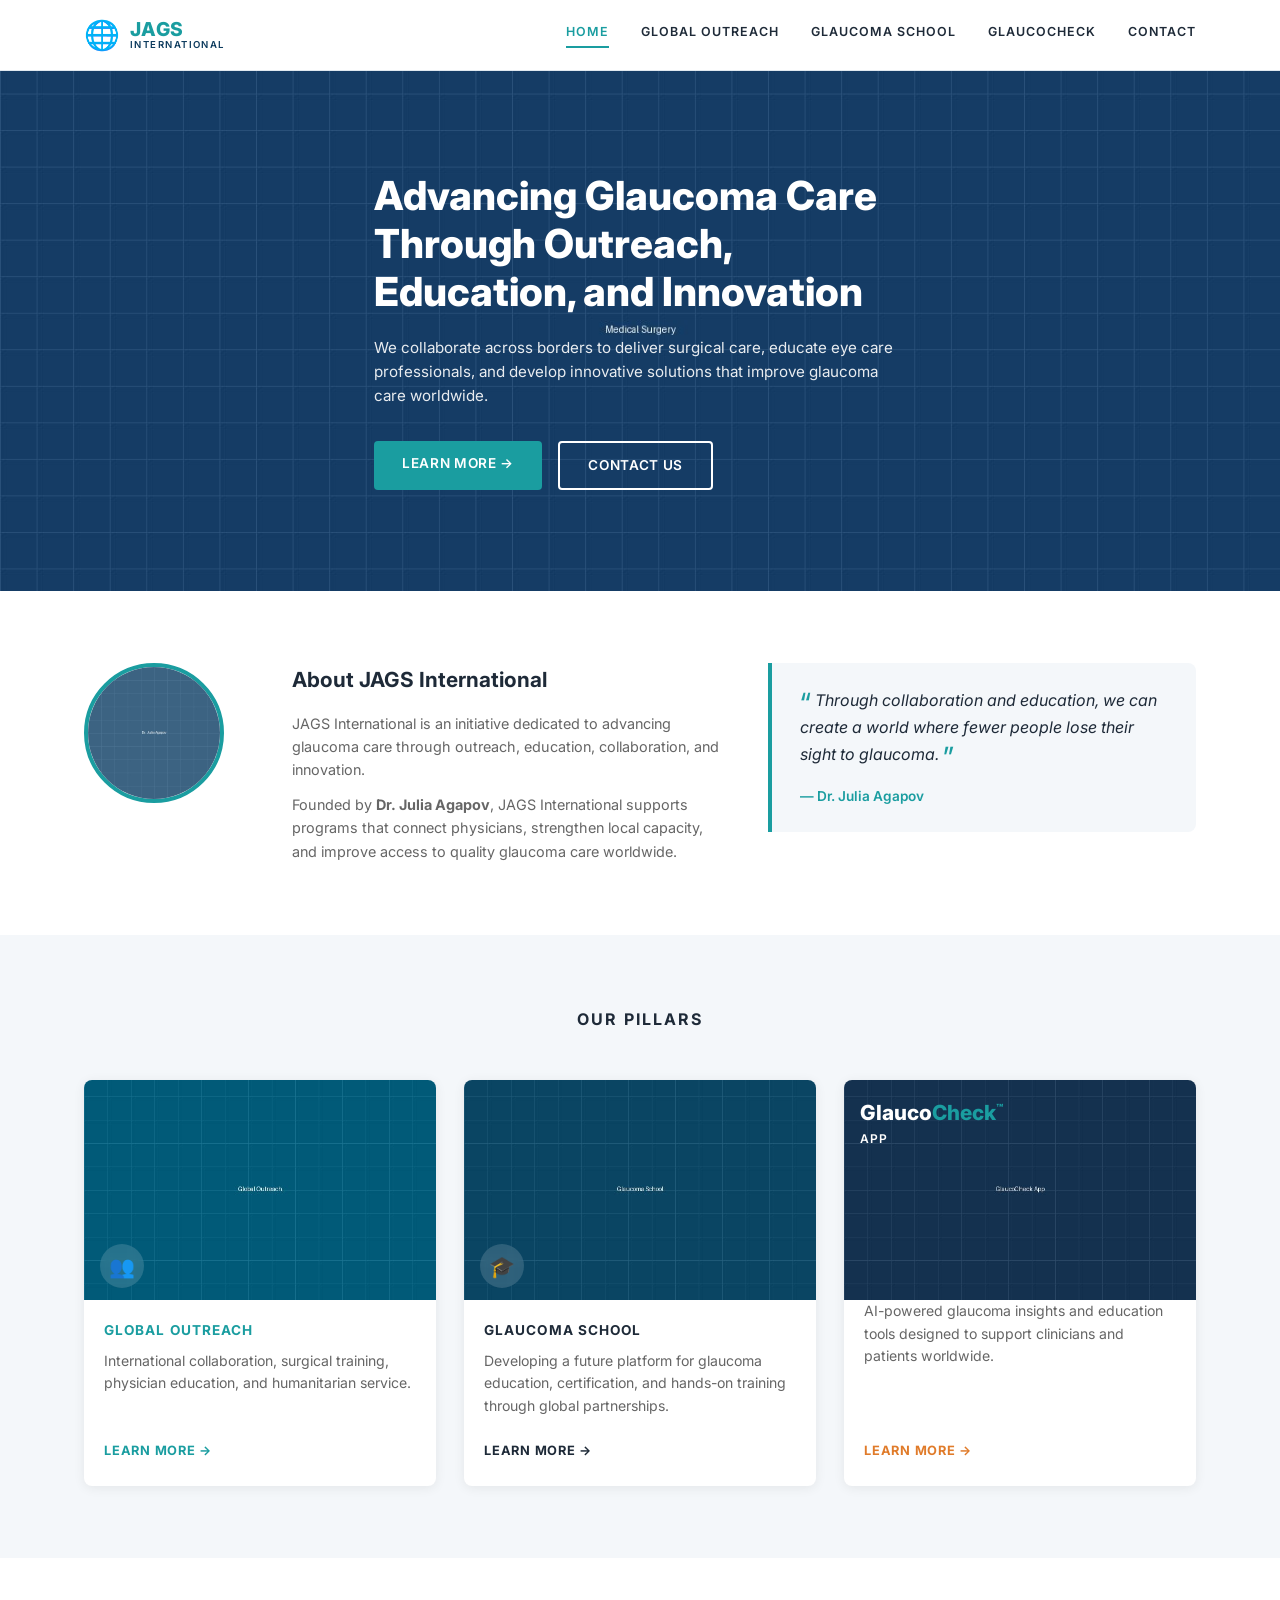
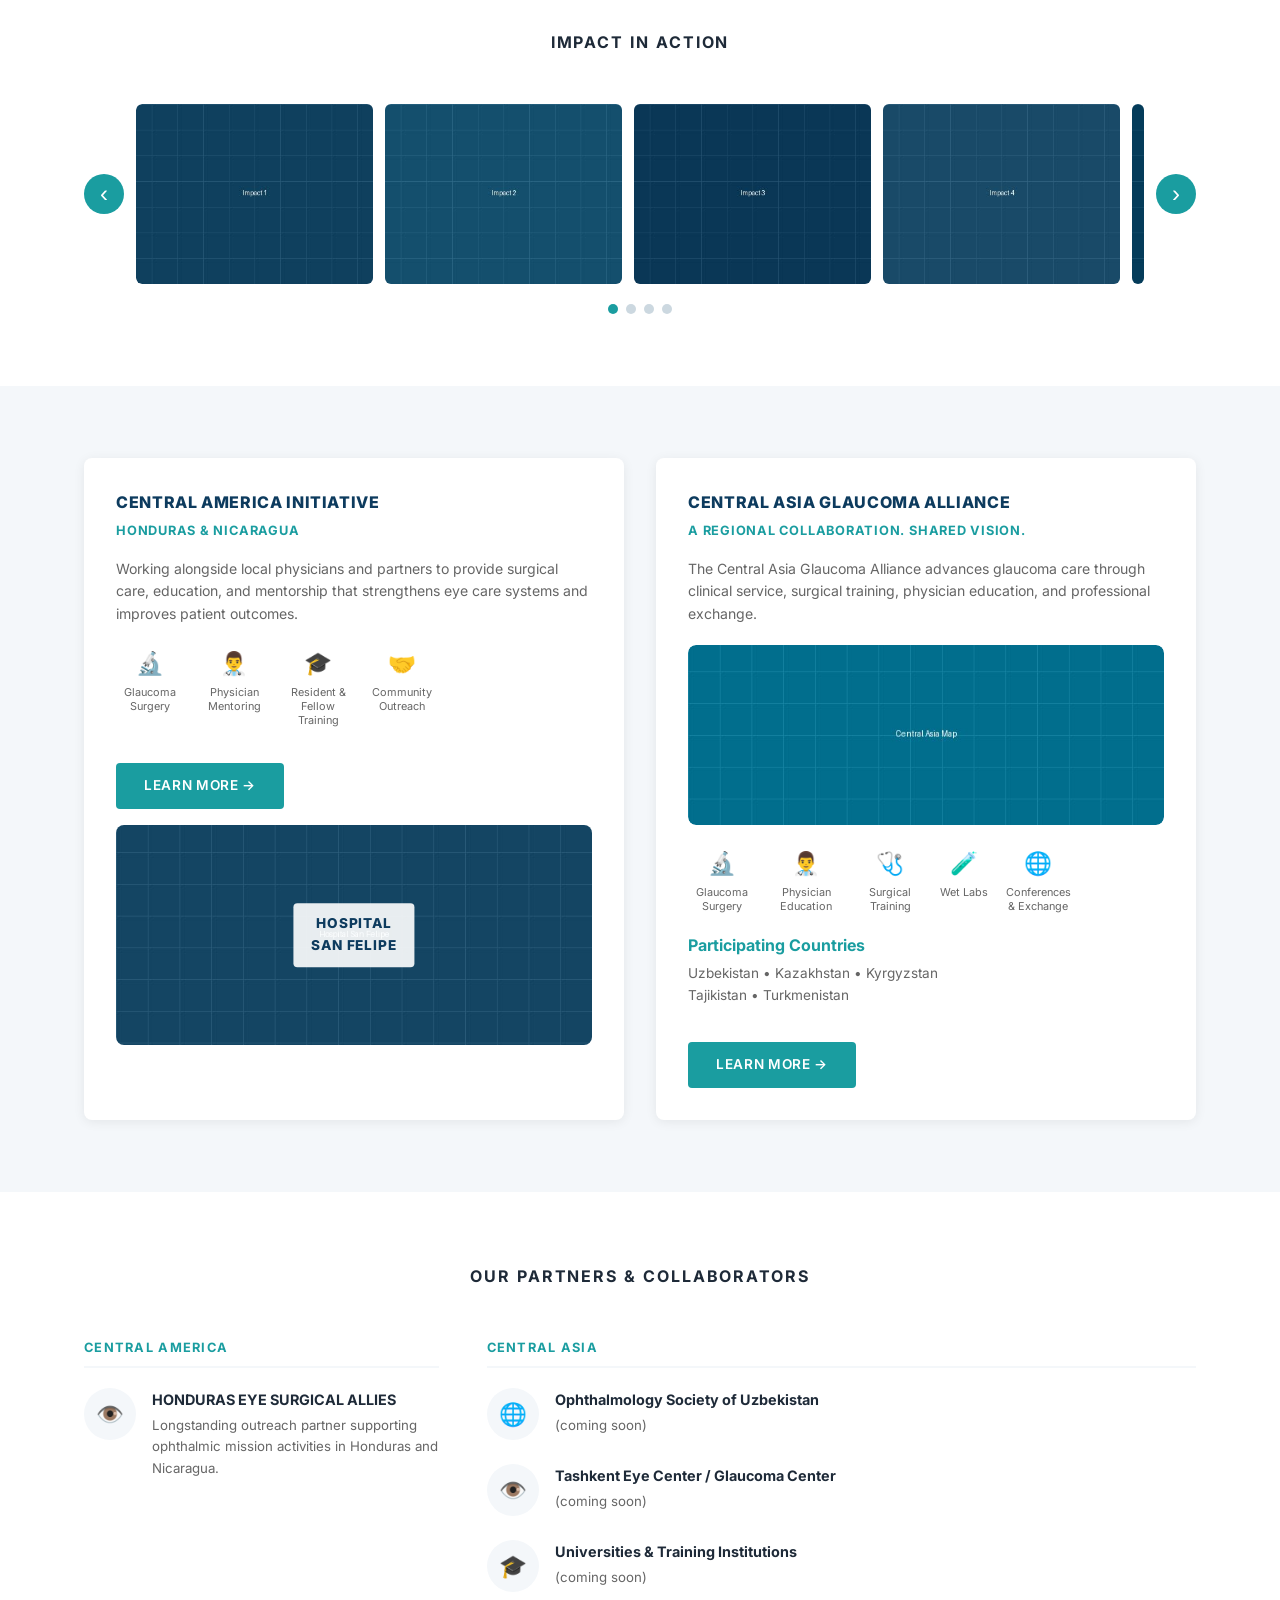
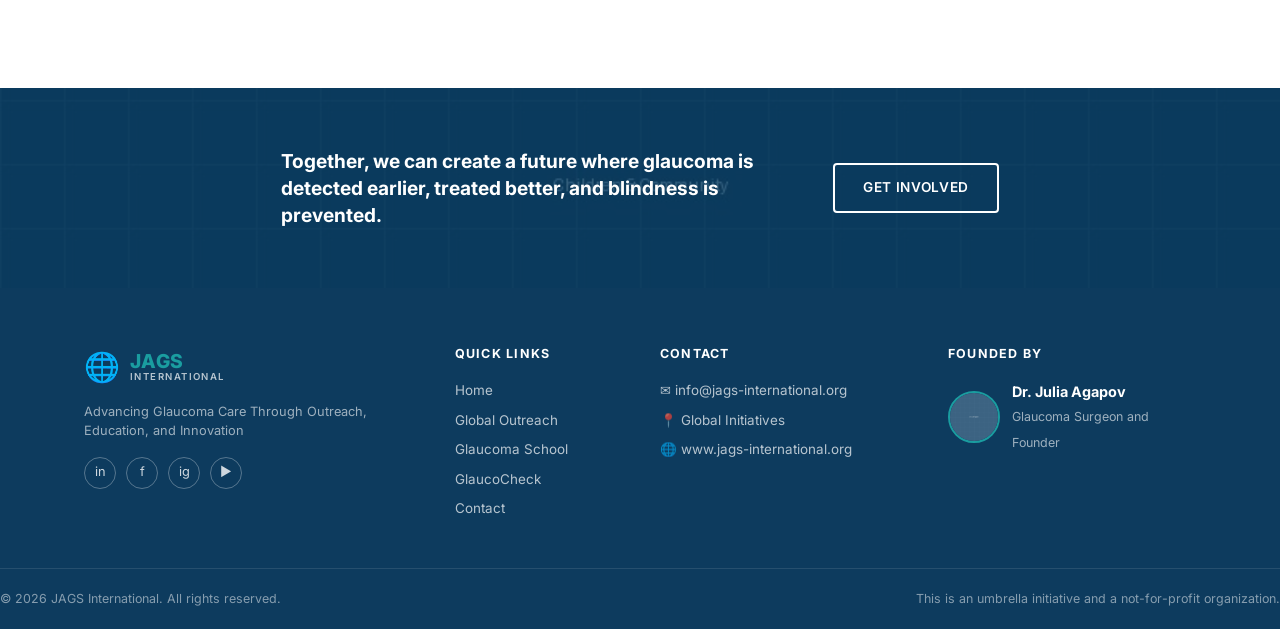
==== index.html @ 80dad20a "upload 2" ====
<!DOCTYPE html>
<html lang="en">
<head>
  <meta charset="UTF-8" />
  <meta name="viewport" content="width=device-width, initial-scale=1.0" />
  <title>JAGS International</title>
  <link rel="stylesheet" href="css/style.css" />
  <link rel="preconnect" href="https://fonts.googleapis.com" />
  <link href="https://fonts.googleapis.com/css2?family=Inter:wght@400;500;600;700;800&display=swap" rel="stylesheet" />
</head>
<body>

  <!-- ===== NAVIGATION ===== -->
  <header class="navbar">
    <div class="container nav-inner">
      <a href="index.html" class="logo">
        <div class="logo-icon">🌐</div>
        <div class="logo-text">
          <span class="logo-main">JAGS</span>
          <span class="logo-sub">INTERNATIONAL</span>
        </div>
      </a>
      <button class="hamburger" id="hamburger" aria-label="Open menu">&#9776;</button>
      <nav class="nav-links" id="navLinks">
        <a href="index.html" class="active">HOME</a>
        <a href="global-outreach.html">GLOBAL OUTREACH</a>
        <a href="glaucoma-school.html">GLAUCOMA SCHOOL</a>
        <a href="glaucocheck.html">GLAUCOCHECK</a>
        <a href="contact.html">CONTACT</a>
      </nav>
    </div>
  </header>

  <!-- ===== HERO ===== -->
  <section class="hero">
    <div class="hero-overlay"></div>
    <img src="images/hero-surgery.jpg" alt="Glaucoma surgery in progress" class="hero-bg" />
    <div class="container hero-content">
      <h1>Advancing Glaucoma Care Through Outreach, Education, and Innovation</h1>
      <p>We collaborate across borders to deliver surgical care, educate eye care professionals, and develop innovative solutions that improve glaucoma care worldwide.</p>
      <div class="hero-buttons">
        <a href="#" class="btn btn-teal">LEARN MORE &rarr;</a>
        <a href="contact.html" class="btn btn-outline">CONTACT US</a>
      </div>
    </div>
  </section>

  <!-- ===== ABOUT ===== -->
  <section class="about section">
    <div class="container about-grid">
      <div class="about-left">
        <img src="images/dr-agapov.jpg" alt="Dr. Julia Agapov" class="about-photo" />
      </div>
      <div class="about-center">
        <h2>About JAGS International</h2>
        <p>JAGS International is an initiative dedicated to advancing glaucoma care through outreach, education, collaboration, and innovation.</p>
        <p>Founded by <strong>Dr. Julia Agapov</strong>, JAGS International supports programs that connect physicians, strengthen local capacity, and improve access to quality glaucoma care worldwide.</p>
      </div>
      <div class="about-right">
        <blockquote>
          <span class="quote-open">&ldquo;</span>
          Through collaboration and education, we can create a world where fewer people lose their sight to glaucoma.
          <span class="quote-close">&rdquo;</span>
          <cite>&mdash; Dr. Julia Agapov</cite>
        </blockquote>
      </div>
    </div>
  </section>

  <!-- ===== PILLARS ===== -->
  <section class="pillars section">
    <div class="container">
      <h2 class="section-title">OUR PILLARS</h2>
      <div class="pillars-grid">

        <div class="pillar-card">
          <div class="pillar-img-wrap">
            <img src="images/global-outreach.jpg" alt="Global Outreach" />
            <div class="pillar-icon">👥</div>
          </div>
          <h3 class="pillar-heading teal">GLOBAL OUTREACH</h3>
          <p>International collaboration, surgical training, physician education, and humanitarian service.</p>
          <a href="global-outreach.html" class="learn-more teal">LEARN MORE &rarr;</a>
        </div>

        <div class="pillar-card">
          <div class="pillar-img-wrap">
            <img src="images/glaucoma-school.jpg" alt="Glaucoma School" />
            <div class="pillar-icon">🎓</div>
          </div>
          <h3 class="pillar-heading dark">GLAUCOMA SCHOOL</h3>
          <p>Developing a future platform for glaucoma education, certification, and hands-on training through global partnerships.</p>
          <a href="glaucoma-school.html" class="learn-more dark">LEARN MORE &rarr;</a>
        </div>

        <div class="pillar-card">
          <div class="pillar-img-wrap glaucocheck-wrap">
            <img src="images/glaucocheck-app.jpg" alt="GlaucoCheck App" />
            <div class="glaucocheck-label">
              <span class="gc-white">Glauco</span><span class="gc-teal">Check</span><span class="gc-tm">™</span>
              <span class="gc-app">APP</span>
            </div>
          </div>
          <p>AI-powered glaucoma insights and education tools designed to support clinicians and patients worldwide.</p>
          <a href="glaucocheck.html" class="learn-more orange">LEARN MORE &rarr;</a>
        </div>

      </div>
    </div>
  </section>

  <!-- ===== IMPACT IN ACTION ===== -->
  <section class="impact section">
    <div class="container">
      <h2 class="section-title">IMPACT IN ACTION</h2>
      <div class="impact-slider-wrap">
        <button class="slider-btn prev" id="prevBtn">&#8249;</button>
        <div class="impact-track-outer">
          <div class="impact-track" id="impactTrack">
            <img src="images/impact1.jpg" alt="Impact photo 1" />
            <img src="images/impact2.jpg" alt="Impact photo 2" />
            <img src="images/impact3.jpg" alt="Impact photo 3" />
            <img src="images/impact4.jpg" alt="Impact photo 4" />
            <img src="images/impact5.jpg" alt="Impact photo 5" />
            <img src="images/impact6.jpg" alt="Impact photo 6" />
          </div>
        </div>
        <button class="slider-btn next" id="nextBtn">&#8250;</button>
      </div>
      <div class="slider-dots" id="sliderDots">
        <span class="dot active"></span>
        <span class="dot"></span>
        <span class="dot"></span>
        <span class="dot"></span>
      </div>
    </div>
  </section>

  <!-- ===== REGIONAL INITIATIVES ===== -->
  <section class="regional section">
    <div class="container regional-grid">

      <!-- Central America -->
      <div class="regional-card ca">
        <h3>CENTRAL AMERICA INITIATIVE</h3>
        <h4 class="teal">HONDURAS &amp; NICARAGUA</h4>
        <p>Working alongside local physicians and partners to provide surgical care, education, and mentorship that strengthens eye care systems and improves patient outcomes.</p>
        <div class="regional-icons">
          <div class="ricon"><span>🔬</span><small>Glaucoma Surgery</small></div>
          <div class="ricon"><span>👨‍⚕️</span><small>Physician Mentoring</small></div>
          <div class="ricon"><span>🎓</span><small>Resident &amp; Fellow Training</small></div>
          <div class="ricon"><span>🤝</span><small>Community Outreach</small></div>
        </div>
        <a href="global-outreach.html" class="btn btn-teal">LEARN MORE &rarr;</a>
        <div class="regional-img-wrap">
          <img src="images/hospital.jpg" alt="Hospital San Felipe" class="regional-img" />
          <div class="hospital-badge">HOSPITAL<br>SAN FELIPE</div>
        </div>
      </div>

      <!-- Central Asia -->
      <div class="regional-card casia">
        <h3>CENTRAL ASIA GLAUCOMA ALLIANCE</h3>
        <h4 class="teal">A REGIONAL COLLABORATION. SHARED VISION.</h4>
        <p>The Central Asia Glaucoma Alliance advances glaucoma care through clinical service, surgical training, physician education, and professional exchange.</p>
        <div class="regional-img-wrap map-wrap">
          <img src="images/central-asia-map.jpg" alt="Central Asia map" class="regional-img map-img" />
        </div>
        <div class="regional-icons">
          <div class="ricon"><span>🔬</span><small>Glaucoma Surgery</small></div>
          <div class="ricon"><span>👨‍⚕️</span><small>Physician Education</small></div>
          <div class="ricon"><span>🩺</span><small>Surgical Training</small></div>
          <div class="ricon"><span>🧪</span><small>Wet Labs</small></div>
          <div class="ricon"><span>🌐</span><small>Conferences &amp; Exchange</small></div>
        </div>
        <div class="participating">
          <strong class="teal">Participating Countries</strong>
          <p>Uzbekistan &bull; Kazakhstan &bull; Kyrgyzstan<br>Tajikistan &bull; Turkmenistan</p>
        </div>
        <a href="global-outreach.html" class="btn btn-teal">LEARN MORE &rarr;</a>
      </div>

    </div>
  </section>

  <!-- ===== PARTNERS ===== -->
  <section class="partners section">
    <div class="container">
      <h2 class="section-title">OUR PARTNERS &amp; COLLABORATORS</h2>
      <div class="partners-grid">

        <div class="partners-col">
          <h4 class="teal">CENTRAL AMERICA</h4>
          <div class="partner-item">
            <div class="partner-logo-circle">👁️</div>
            <div>
              <strong>HONDURAS EYE SURGICAL ALLIES</strong>
              <p>Longstanding outreach partner supporting ophthalmic mission activities in Honduras and Nicaragua.</p>
            </div>
          </div>
        </div>

        <div class="partners-col">
          <h4 class="teal">CENTRAL ASIA</h4>
          <div class="partner-item">
            <div class="partner-logo-circle">🌐</div>
            <div>
              <strong>Ophthalmology Society of Uzbekistan</strong>
              <p>(coming soon)</p>
            </div>
          </div>
          <div class="partner-item">
            <div class="partner-logo-circle">👁️</div>
            <div>
              <strong>Tashkent Eye Center / Glaucoma Center</strong>
              <p>(coming soon)</p>
            </div>
          </div>
          <div class="partner-item">
            <div class="partner-logo-circle">🎓</div>
            <div>
              <strong>Universities &amp; Training Institutions</strong>
              <p>(coming soon)</p>
            </div>
          </div>
        </div>

      </div>
    </div>
  </section>

  <!-- ===== CTA BANNER ===== -->
  <section class="cta-banner">
    <div class="cta-bg">
      <img src="images/footer-children.jpg" alt="Children in community" />
      <div class="cta-overlay"></div>
    </div>
    <div class="container cta-content">
      <p>Together, we can create a future where glaucoma is detected earlier, treated better, and blindness is prevented.</p>
      <a href="contact.html" class="btn btn-outline-white">GET INVOLVED</a>
    </div>
  </section>

  <!-- ===== FOOTER ===== -->
  <footer class="footer">
    <div class="container footer-grid">

      <div class="footer-brand">
        <div class="logo">
          <div class="logo-icon">🌐</div>
          <div class="logo-text">
            <span class="logo-main">JAGS</span>
            <span class="logo-sub">INTERNATIONAL</span>
          </div>
        </div>
        <p class="footer-tagline">Advancing Glaucoma Care Through Outreach, Education, and Innovation</p>
        <div class="footer-social">
          <a href="#">in</a>
          <a href="#">f</a>
          <a href="#">ig</a>
          <a href="#">▶</a>
        </div>
      </div>

      <div class="footer-col">
        <h5>QUICK LINKS</h5>
        <a href="index.html">Home</a>
        <a href="global-outreach.html">Global Outreach</a>
        <a href="glaucoma-school.html">Glaucoma School</a>
        <a href="glaucocheck.html">GlaucoCheck</a>
        <a href="contact.html">Contact</a>
      </div>

      <div class="footer-col">
        <h5>CONTACT</h5>
        <p>✉ info@jags-international.org</p>
        <p>📍 Global Initiatives</p>
        <p>🌐 www.jags-international.org</p>
      </div>

      <div class="footer-col">
        <h5>FOUNDED BY</h5>
        <div class="founder-card">
          <img src="images/dr-agapov.jpg" alt="Dr. Julia Agapov" class="founder-photo" />
          <div>
            <strong>Dr. Julia Agapov</strong>
            <span>Glaucoma Surgeon and Founder</span>
          </div>
        </div>
      </div>

    </div>
    <div class="footer-bottom">
      <p>&copy; 2026 JAGS International. All rights reserved.</p>
      <p>This is an umbrella initiative and a not-for-profit organization.</p>
    </div>
  </footer>

  <script src="js/main.js"></script>
</body>
</html>
---- css/style.css ----
/* ===========================
   JAGS International — styles
   =========================== */

/* ---------- Reset & Base ---------- */
*, *::before, *::after { box-sizing: border-box; margin: 0; padding: 0; }

:root {
  --teal:    #1a9da0;
  --teal-dk: #157d80;
  --navy:    #0d3b5e;
  --orange:  #e07b2a;
  --dark:    #1e2a38;
  --gray:    #f4f7fa;
  --text:    #333;
  --muted:   #666;
  --white:   #ffffff;
  --font:    'Inter', sans-serif;
}

body {
  font-family: var(--font);
  color: var(--text);
  line-height: 1.6;
}

img { display: block; width: 100%; object-fit: cover; }
a { text-decoration: none; }
p { margin-bottom: 0.75rem; }
p:last-child { margin-bottom: 0; }

.container {
  max-width: 1160px;
  margin: 0 auto;
  padding: 0 24px;
}

.section { padding: 72px 0; }

.section-title {
  text-align: center;
  font-size: 1rem;
  font-weight: 700;
  letter-spacing: 0.12em;
  color: var(--dark);
  margin-bottom: 48px;
}

/* ---------- Buttons ---------- */
.btn {
  display: inline-block;
  padding: 12px 28px;
  border-radius: 4px;
  font-size: 0.85rem;
  font-weight: 600;
  letter-spacing: 0.05em;
  cursor: pointer;
  transition: opacity 0.2s;
}
.btn:hover { opacity: 0.88; }

.btn-teal          { background: var(--teal); color: var(--white); }
.btn-outline       { background: transparent; color: var(--white); border: 2px solid var(--white); }
.btn-outline-white { background: transparent; color: var(--white); border: 2px solid var(--white); }

.learn-more {
  font-size: 0.8rem;
  font-weight: 700;
  letter-spacing: 0.06em;
}
.learn-more.teal   { color: var(--teal); }
.learn-more.dark   { color: var(--dark); }
.learn-more.orange { color: var(--orange); }

/* ---------- Navbar ---------- */
.navbar {
  position: sticky;
  top: 0;
  z-index: 100;
  background: var(--white);
  border-bottom: 1px solid #e0e8ef;
}

.nav-inner {
  display: flex;
  align-items: center;
  justify-content: space-between;
  height: 70px;
}

.logo {
  display: flex;
  align-items: center;
  gap: 10px;
}
.logo-icon { font-size: 1.8rem; color: var(--teal); }
.logo-text { display: flex; flex-direction: column; line-height: 1.1; }
.logo-main { font-size: 1.2rem; font-weight: 800; color: var(--teal); letter-spacing: 0.04em; }
.logo-sub  { font-size: 0.6rem; font-weight: 600; letter-spacing: 0.15em; color: var(--navy); }

.nav-links {
  display: flex;
  gap: 32px;
  align-items: center;
}
.nav-links a {
  font-size: 0.78rem;
  font-weight: 600;
  letter-spacing: 0.08em;
  color: var(--dark);
  padding-bottom: 4px;
  border-bottom: 2px solid transparent;
  transition: color 0.2s, border-color 0.2s;
}
.nav-links a:hover,
.nav-links a.active {
  color: var(--teal);
  border-bottom-color: var(--teal);
}

.hamburger {
  display: none;
  background: none;
  border: none;
  font-size: 1.5rem;
  cursor: pointer;
  color: var(--dark);
}

/* ---------- Hero ---------- */
.hero {
  position: relative;
  min-height: 520px;
  display: flex;
  align-items: center;
}
.hero-bg {
  position: absolute;
  inset: 0;
  width: 100%;
  height: 100%;
  object-fit: cover;
  object-position: center;
}
.hero-overlay {
  position: absolute;
  inset: 0;
  background: linear-gradient(to right, rgba(10,40,70,0.85) 45%, rgba(10,40,70,0.4));
}
.hero-content {
  position: relative;
  z-index: 1;
  max-width: 580px;
  color: var(--white);
  padding: 60px 24px;
}
.hero-content h1 {
  font-size: clamp(1.6rem, 3.5vw, 2.5rem);
  font-weight: 800;
  line-height: 1.2;
  margin-bottom: 20px;
}
.hero-content p {
  font-size: 0.95rem;
  opacity: 0.9;
  margin-bottom: 32px;
}
.hero-buttons { display: flex; gap: 16px; flex-wrap: wrap; }

/* ---------- About ---------- */
.about { background: var(--white); }
.about-grid {
  display: grid;
  grid-template-columns: 160px 1fr 1fr;
  gap: 48px;
  align-items: start;
}
.about-photo {
  width: 140px;
  height: 140px;
  border-radius: 50%;
  object-fit: cover;
  border: 4px solid var(--teal);
}
.about-center h2 {
  font-size: 1.3rem;
  font-weight: 700;
  color: var(--dark);
  margin-bottom: 16px;
}
.about-center p { font-size: 0.9rem; color: var(--muted); }
blockquote {
  border-left: 4px solid var(--teal);
  padding: 24px 28px;
  background: var(--gray);
  border-radius: 0 8px 8px 0;
  font-size: 1rem;
  font-style: italic;
  color: var(--dark);
  line-height: 1.7;
}
.quote-open, .quote-close {
  font-size: 2rem;
  color: var(--teal);
  font-style: normal;
  line-height: 0;
  vertical-align: -10px;
}
blockquote cite {
  display: block;
  margin-top: 16px;
  font-size: 0.85rem;
  font-style: normal;
  font-weight: 600;
  color: var(--teal);
}

/* ---------- Pillars ---------- */
.pillars { background: var(--gray); }
.pillars-grid {
  display: grid;
  grid-template-columns: repeat(3, 1fr);
  gap: 28px;
}
.pillar-card {
  background: var(--white);
  border-radius: 8px;
  overflow: hidden;
  box-shadow: 0 2px 12px rgba(0,0,0,0.07);
  display: flex;
  flex-direction: column;
  padding-bottom: 24px;
}
.pillar-img-wrap {
  position: relative;
  height: 220px;
  overflow: hidden;
}
.pillar-img-wrap img { height: 100%; object-fit: cover; }
.pillar-icon {
  position: absolute;
  bottom: 12px;
  left: 16px;
  background: rgba(255,255,255,0.15);
  backdrop-filter: blur(4px);
  border-radius: 50%;
  width: 44px;
  height: 44px;
  display: flex;
  align-items: center;
  justify-content: center;
  font-size: 1.3rem;
}
.pillar-card h3 { padding: 20px 20px 8px; font-size: 0.85rem; font-weight: 700; letter-spacing: 0.08em; }
.pillar-heading.teal { color: var(--teal); }
.pillar-heading.dark { color: var(--dark); }
.pillar-card p { padding: 0 20px; font-size: 0.88rem; color: var(--muted); flex: 1; }
.pillar-card .learn-more { padding: 12px 20px 0; display: block; }

.glaucocheck-wrap { background: var(--dark); }
.glaucocheck-label {
  position: absolute;
  top: 16px;
  left: 16px;
  font-size: 1.3rem;
  font-weight: 800;
}
.gc-white { color: var(--white); }
.gc-teal  { color: var(--teal); }
.gc-tm    { color: var(--teal); font-size: 0.7rem; vertical-align: super; }
.gc-app   { display: block; font-size: 0.75rem; letter-spacing: 0.1em; color: var(--white); font-weight: 600; }

/* ---------- Impact ---------- */
.impact { background: var(--white); }
.impact-slider-wrap {
  display: flex;
  align-items: center;
  gap: 12px;
}
.impact-track-outer {
  overflow: hidden;
  flex: 1;
  border-radius: 6px;
}
.impact-track {
  display: flex;
  gap: 12px;
  transition: transform 0.4s ease;
}
.impact-track img {
  width: calc((100% - 48px) / 4 - 3px);
  min-width: 180px;
  height: 180px;
  border-radius: 6px;
  object-fit: cover;
  flex-shrink: 0;
}
.slider-btn {
  background: var(--teal);
  color: var(--white);
  border: none;
  border-radius: 50%;
  width: 40px;
  height: 40px;
  font-size: 1.5rem;
  cursor: pointer;
  display: flex;
  align-items: center;
  justify-content: center;
  flex-shrink: 0;
  transition: background 0.2s;
}
.slider-btn:hover { background: var(--teal-dk); }
.slider-dots {
  display: flex;
  justify-content: center;
  gap: 8px;
  margin-top: 20px;
}
.dot {
  width: 10px;
  height: 10px;
  border-radius: 50%;
  background: #ccd8e0;
  cursor: pointer;
  transition: background 0.2s;
}
.dot.active { background: var(--teal); }

/* ---------- Regional ---------- */
.regional { background: var(--gray); }
.regional-grid {
  display: grid;
  grid-template-columns: 1fr 1fr;
  gap: 32px;
}
.regional-card {
  background: var(--white);
  border-radius: 8px;
  padding: 32px;
  box-shadow: 0 2px 12px rgba(0,0,0,0.07);
}
.regional-card h3 {
  font-size: 1rem;
  font-weight: 800;
  color: var(--navy);
  letter-spacing: 0.04em;
  margin-bottom: 6px;
}
.regional-card h4 { font-size: 0.8rem; letter-spacing: 0.06em; margin-bottom: 16px; }
.regional-card p  { font-size: 0.88rem; color: var(--muted); margin-bottom: 20px; }
.regional-card .btn { margin-top: 16px; }

.regional-icons {
  display: flex;
  gap: 16px;
  flex-wrap: wrap;
  margin: 20px 0;
}
.ricon {
  display: flex;
  flex-direction: column;
  align-items: center;
  gap: 4px;
  font-size: 1.4rem;
}
.ricon small {
  font-size: 0.68rem;
  text-align: center;
  color: var(--muted);
  max-width: 68px;
  line-height: 1.3;
}

.regional-img-wrap { border-radius: 8px; overflow: hidden; margin: 16px 0; position: relative; }
.regional-img { height: 220px; object-fit: cover; }

.hospital-badge {
  position: absolute;
  top: 50%;
  left: 50%;
  transform: translate(-50%, -50%);
  background: rgba(255,255,255,0.9);
  padding: 10px 18px;
  font-size: 0.85rem;
  font-weight: 800;
  text-align: center;
  color: var(--navy);
  letter-spacing: 0.06em;
  border-radius: 4px;
}

.map-img { height: 180px; object-fit: cover; border-radius: 8px; }
.participating { margin-top: 12px; }
.participating p { font-size: 0.85rem; color: var(--muted); margin-top: 4px; }

/* ---------- Partners ---------- */
.partners { background: var(--white); }
.partners-grid {
  display: grid;
  grid-template-columns: 1fr 2fr;
  gap: 48px;
}
.partners-col h4 {
  font-size: 0.8rem;
  letter-spacing: 0.1em;
  margin-bottom: 20px;
  border-bottom: 2px solid var(--gray);
  padding-bottom: 8px;
}
.partner-item {
  display: flex;
  gap: 16px;
  align-items: flex-start;
  margin-bottom: 24px;
}
.partner-logo-circle {
  width: 52px;
  height: 52px;
  border-radius: 50%;
  background: var(--gray);
  display: flex;
  align-items: center;
  justify-content: center;
  font-size: 1.4rem;
  flex-shrink: 0;
}
.partner-item strong { display: block; font-size: 0.9rem; color: var(--dark); margin-bottom: 4px; }
.partner-item p { font-size: 0.83rem; color: var(--muted); }

/* ---------- CTA Banner ---------- */
.cta-banner {
  position: relative;
  min-height: 200px;
  display: flex;
  align-items: center;
}
.cta-bg {
  position: absolute;
  inset: 0;
  overflow: hidden;
}
.cta-bg img { height: 100%; object-fit: cover; }
.cta-overlay {
  position: absolute;
  inset: 0;
  background: rgba(10, 55, 90, 0.78);
}
.cta-content {
  position: relative;
  z-index: 1;
  display: flex;
  align-items: center;
  justify-content: space-between;
  gap: 32px;
  padding: 48px 24px;
  flex-wrap: wrap;
}
.cta-content p {
  color: var(--white);
  font-size: 1.2rem;
  font-weight: 700;
  max-width: 520px;
  line-height: 1.4;
  margin: 0;
}

/* ---------- Footer ---------- */
.footer {
  background: var(--navy);
  color: rgba(255,255,255,0.85);
  padding: 56px 0 0;
}
.footer-grid {
  display: grid;
  grid-template-columns: 2fr 1fr 1.5fr 1.5fr;
  gap: 40px;
  padding-bottom: 40px;
}
.footer .logo-main { color: var(--teal); }
.footer .logo-sub  { color: rgba(255,255,255,0.7); }
.footer-tagline {
  font-size: 0.8rem;
  opacity: 0.7;
  margin-top: 12px;
  line-height: 1.5;
}
.footer-social {
  display: flex;
  gap: 10px;
  margin-top: 16px;
}
.footer-social a {
  width: 32px;
  height: 32px;
  border-radius: 50%;
  border: 1px solid rgba(255,255,255,0.3);
  display: flex;
  align-items: center;
  justify-content: center;
  font-size: 0.8rem;
  color: rgba(255,255,255,0.8);
  transition: border-color 0.2s, color 0.2s;
}
.footer-social a:hover { border-color: var(--teal); color: var(--teal); }

.footer-col h5 {
  font-size: 0.78rem;
  letter-spacing: 0.1em;
  font-weight: 700;
  color: var(--white);
  margin-bottom: 16px;
}
.footer-col a, .footer-col p {
  display: block;
  font-size: 0.84rem;
  color: rgba(255,255,255,0.7);
  margin-bottom: 8px;
}
.footer-col a:hover { color: var(--teal); }

.founder-card {
  display: flex;
  align-items: center;
  gap: 12px;
}
.founder-photo {
  width: 52px;
  height: 52px;
  border-radius: 50%;
  object-fit: cover;
  border: 2px solid var(--teal);
  flex-shrink: 0;
}
.founder-card strong { display: block; font-size: 0.9rem; color: var(--white); }
.founder-card span   { font-size: 0.78rem; color: rgba(255,255,255,0.6); }

.footer-bottom {
  border-top: 1px solid rgba(255,255,255,0.1);
  padding: 20px 0;
  display: flex;
  justify-content: space-between;
  flex-wrap: wrap;
  gap: 8px;
}
.footer-bottom p { font-size: 0.78rem; color: rgba(255,255,255,0.5); margin: 0; }

/* ---------- Utility ---------- */
.teal { color: var(--teal); }

/* ---------- Responsive ---------- */
@media (max-width: 900px) {
  .about-grid { grid-template-columns: 1fr; text-align: center; }
  .about-left  { display: flex; justify-content: center; }
  .pillars-grid { grid-template-columns: 1fr; }
  .regional-grid { grid-template-columns: 1fr; }
  .partners-grid { grid-template-columns: 1fr; }
  .footer-grid { grid-template-columns: 1fr 1fr; }
}

@media (max-width: 640px) {
  .hamburger { display: block; }
  .nav-links {
    display: none;
    flex-direction: column;
    position: absolute;
    top: 70px;
    left: 0;
    right: 0;
    background: var(--white);
    padding: 20px;
    gap: 16px;
    border-bottom: 1px solid #e0e8ef;
    z-index: 99;
  }
  .nav-links.open { display: flex; }
  .navbar { position: relative; }
  .hero-content h1 { font-size: 1.5rem; }
  .impact-track img { min-width: 140px; height: 140px; }
  .footer-grid { grid-template-columns: 1fr; }
  .footer-bottom { flex-direction: column; }
  .cta-content { flex-direction: column; text-align: center; }
}
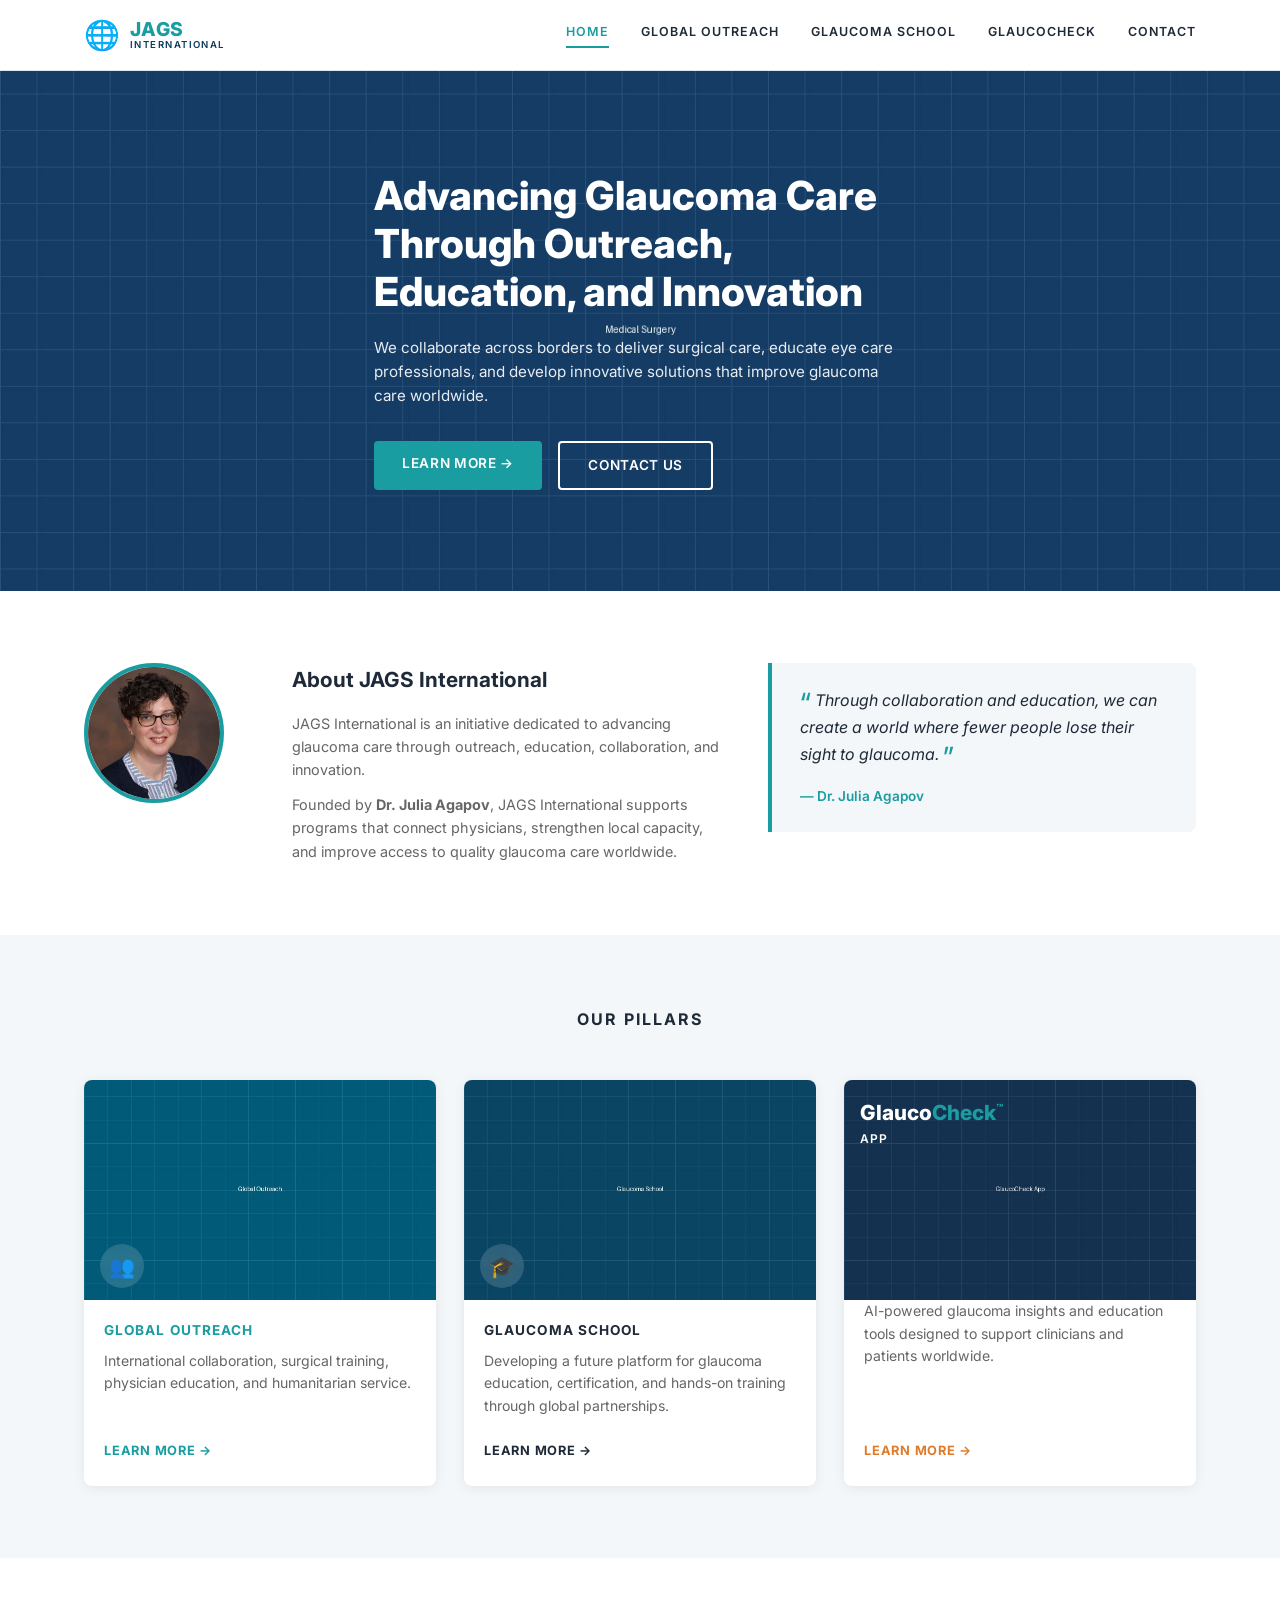
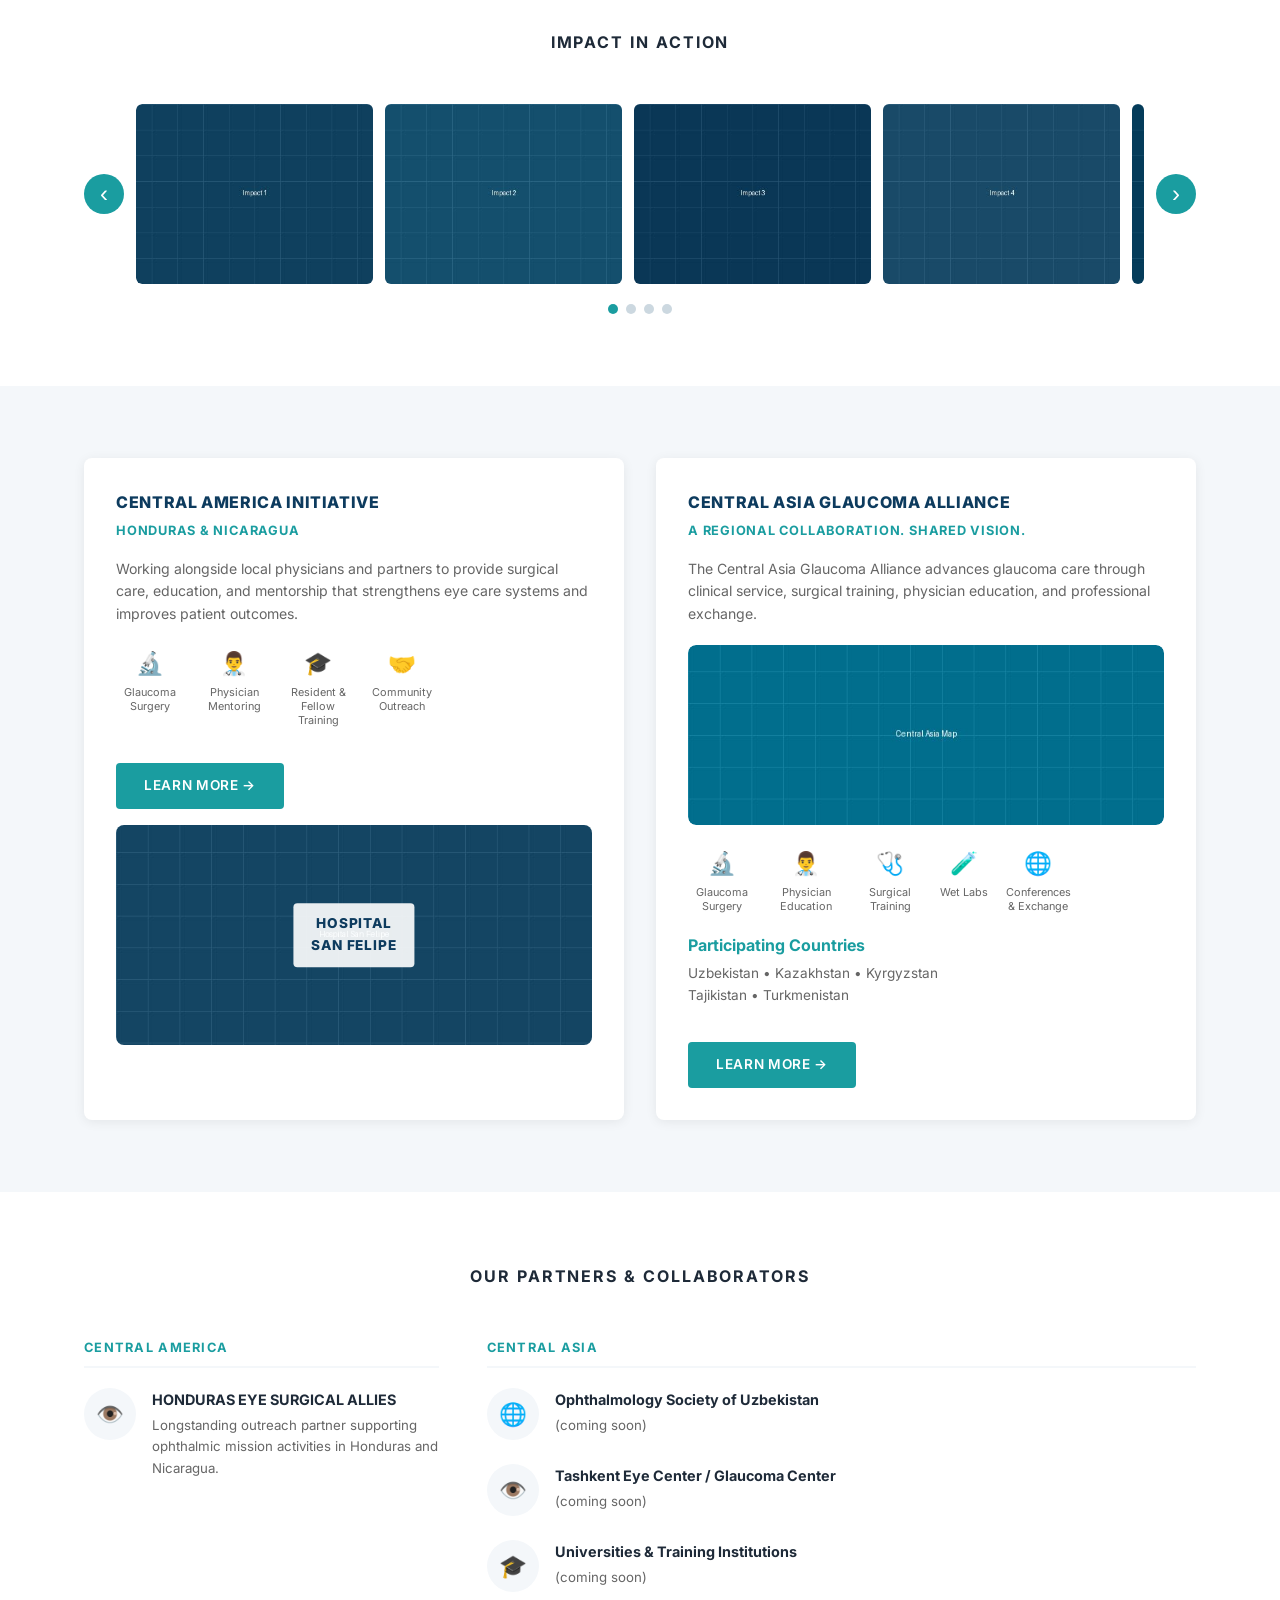
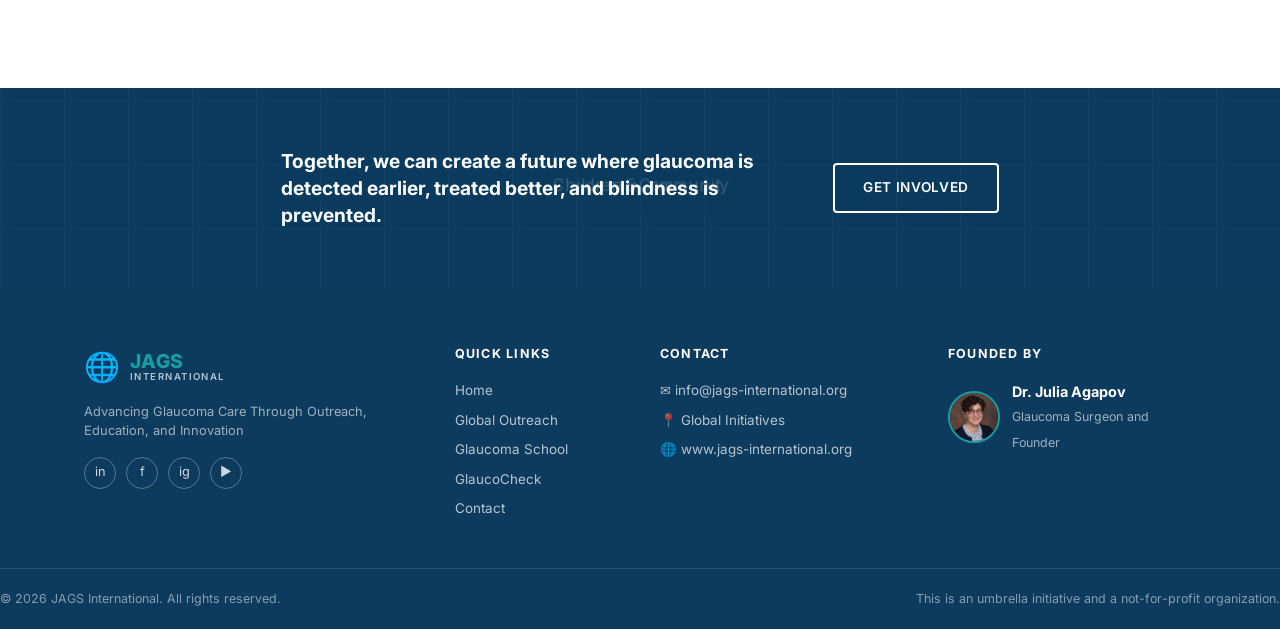
==== commit 83dd180e: "update" ====
--- a/index.html
+++ b/index.html
@@ -46,6 +46,7 @@
   </section>
 
   <!-- ===== ABOUT ===== -->
+   
   <section class="about section">
     <div class="container about-grid">
       <div class="about-left">
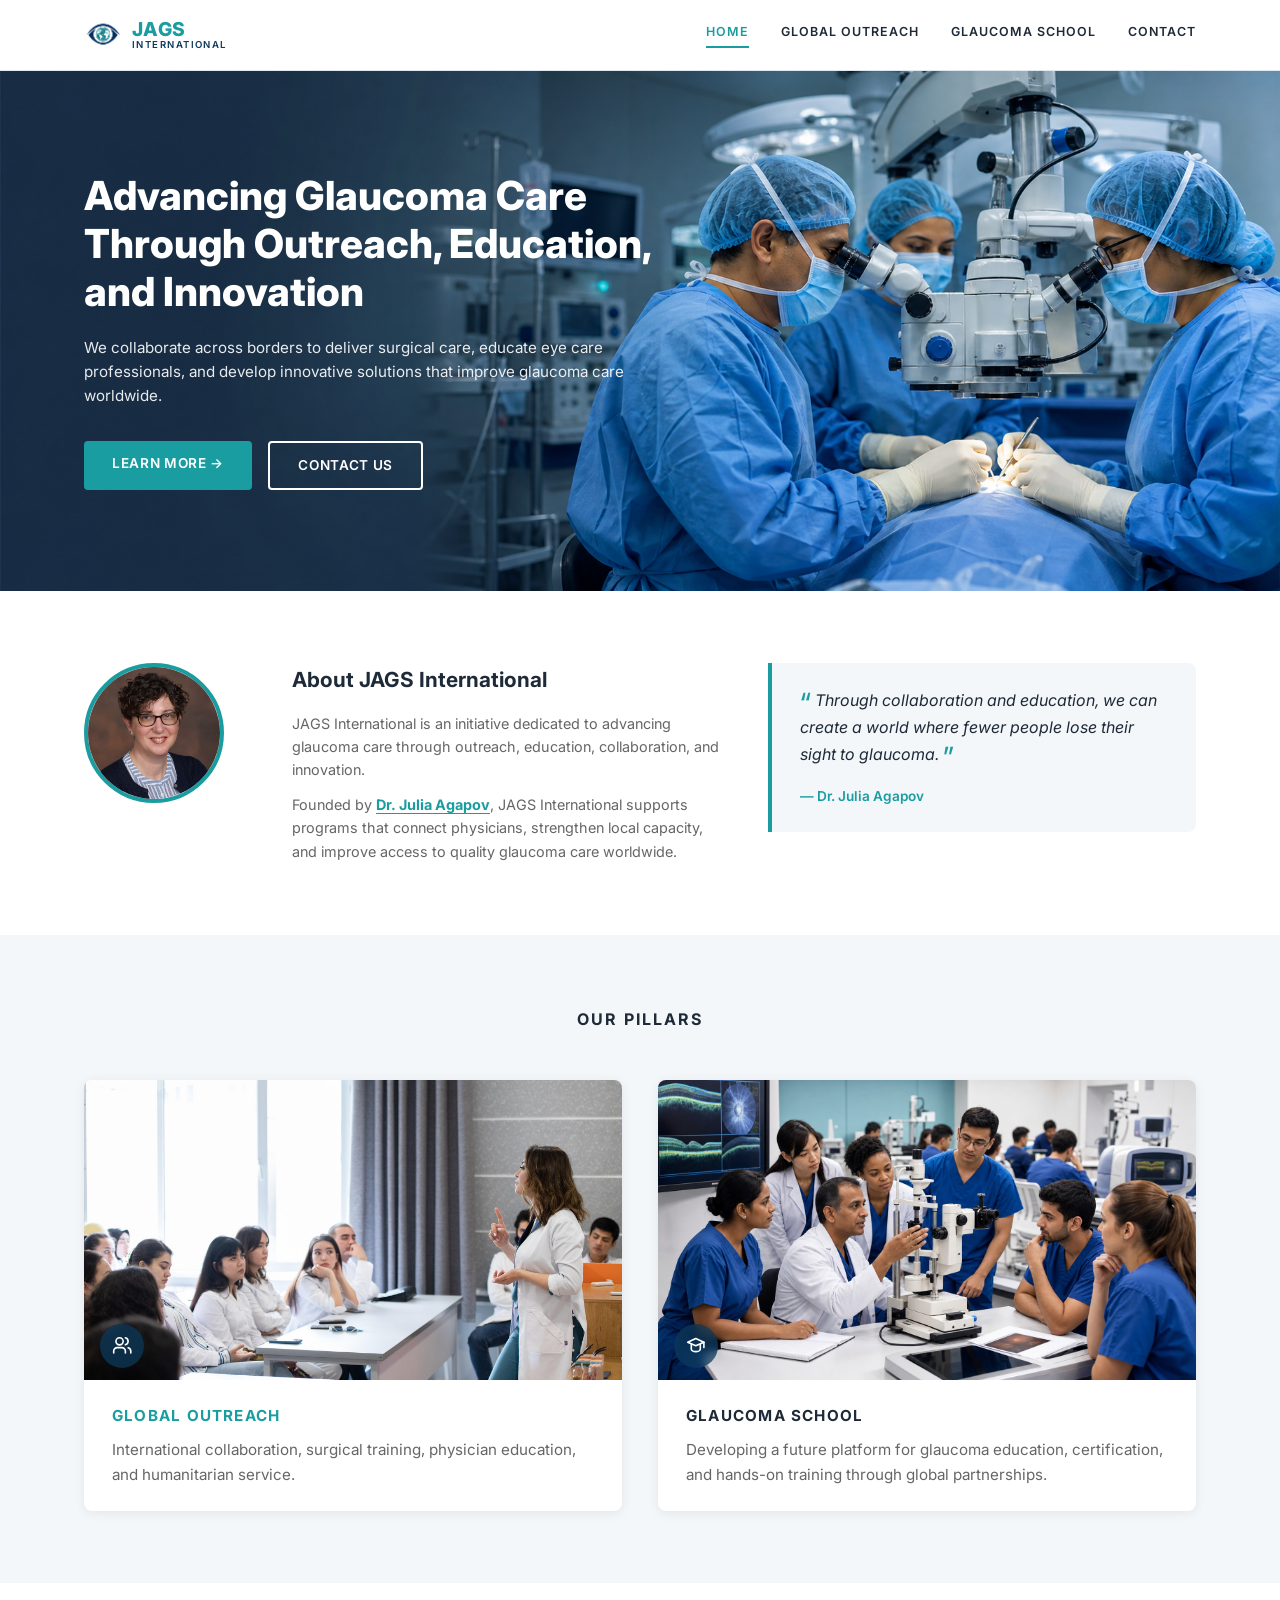
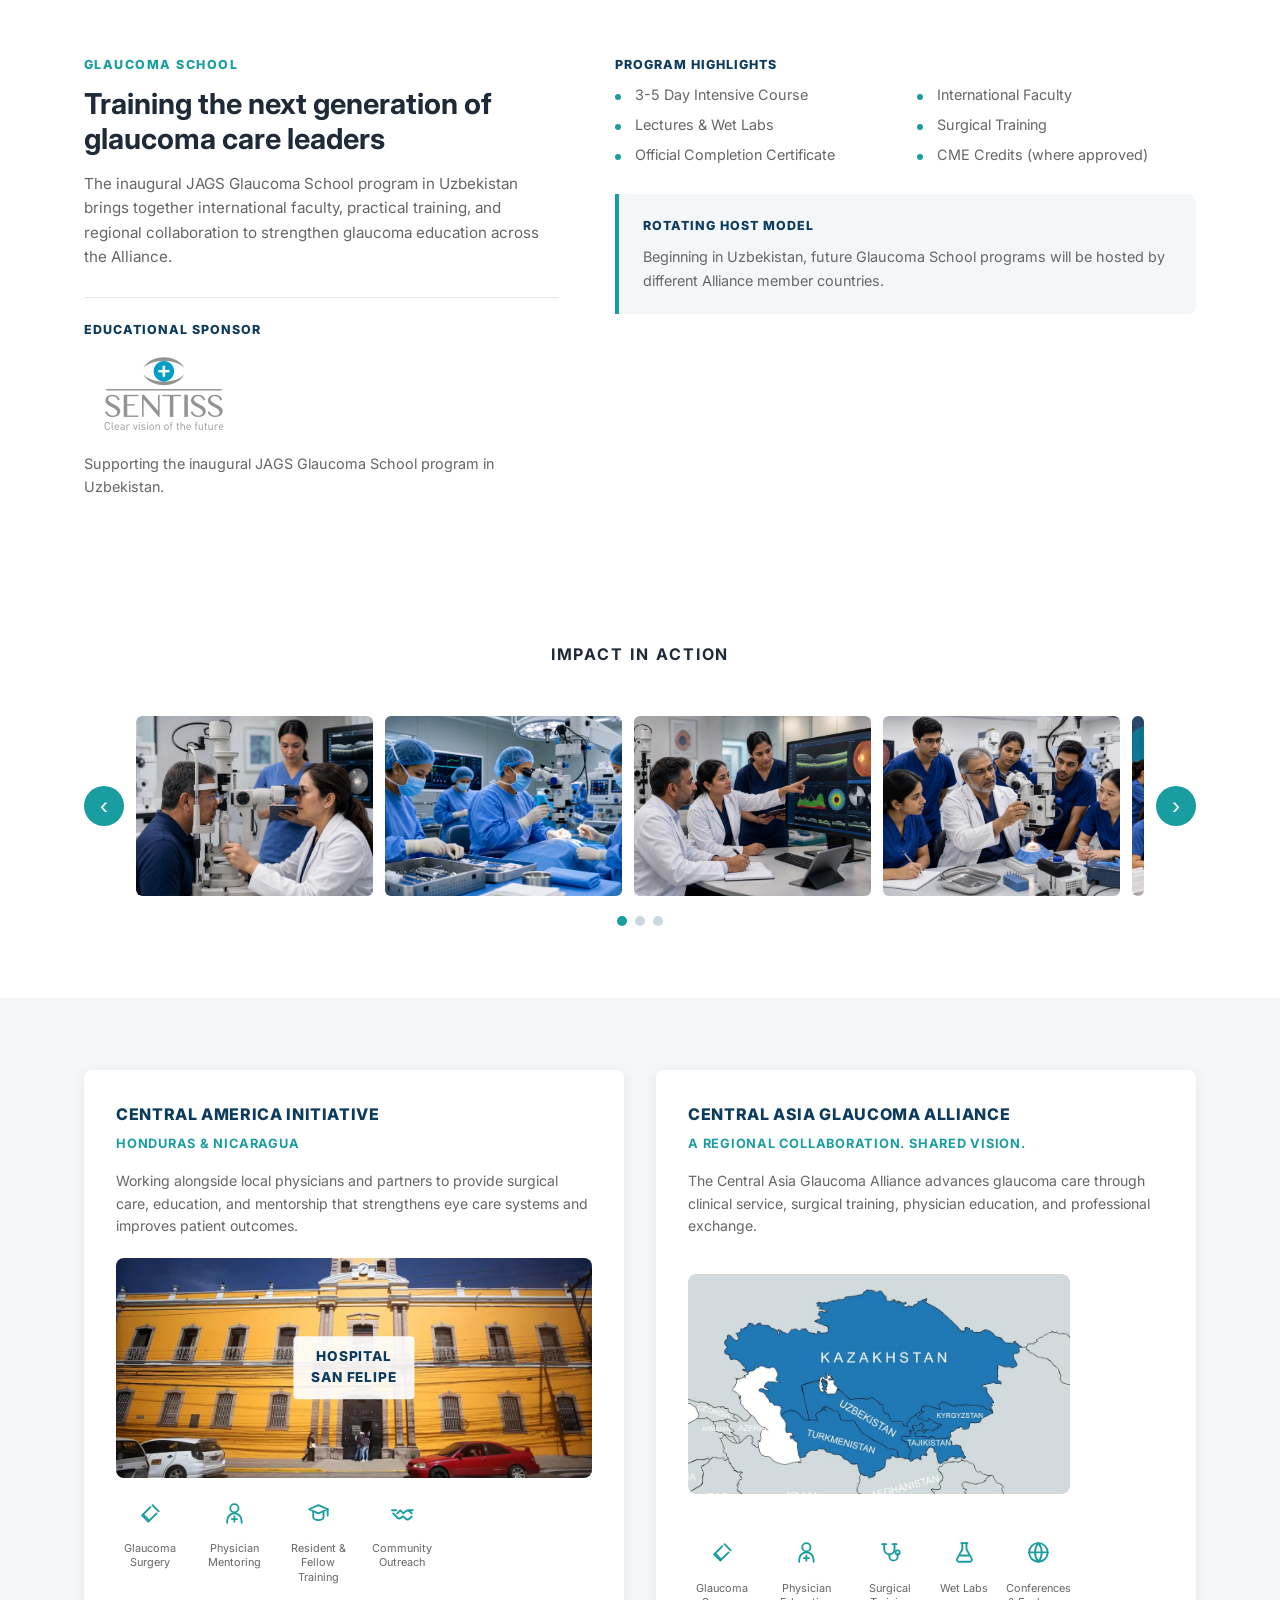
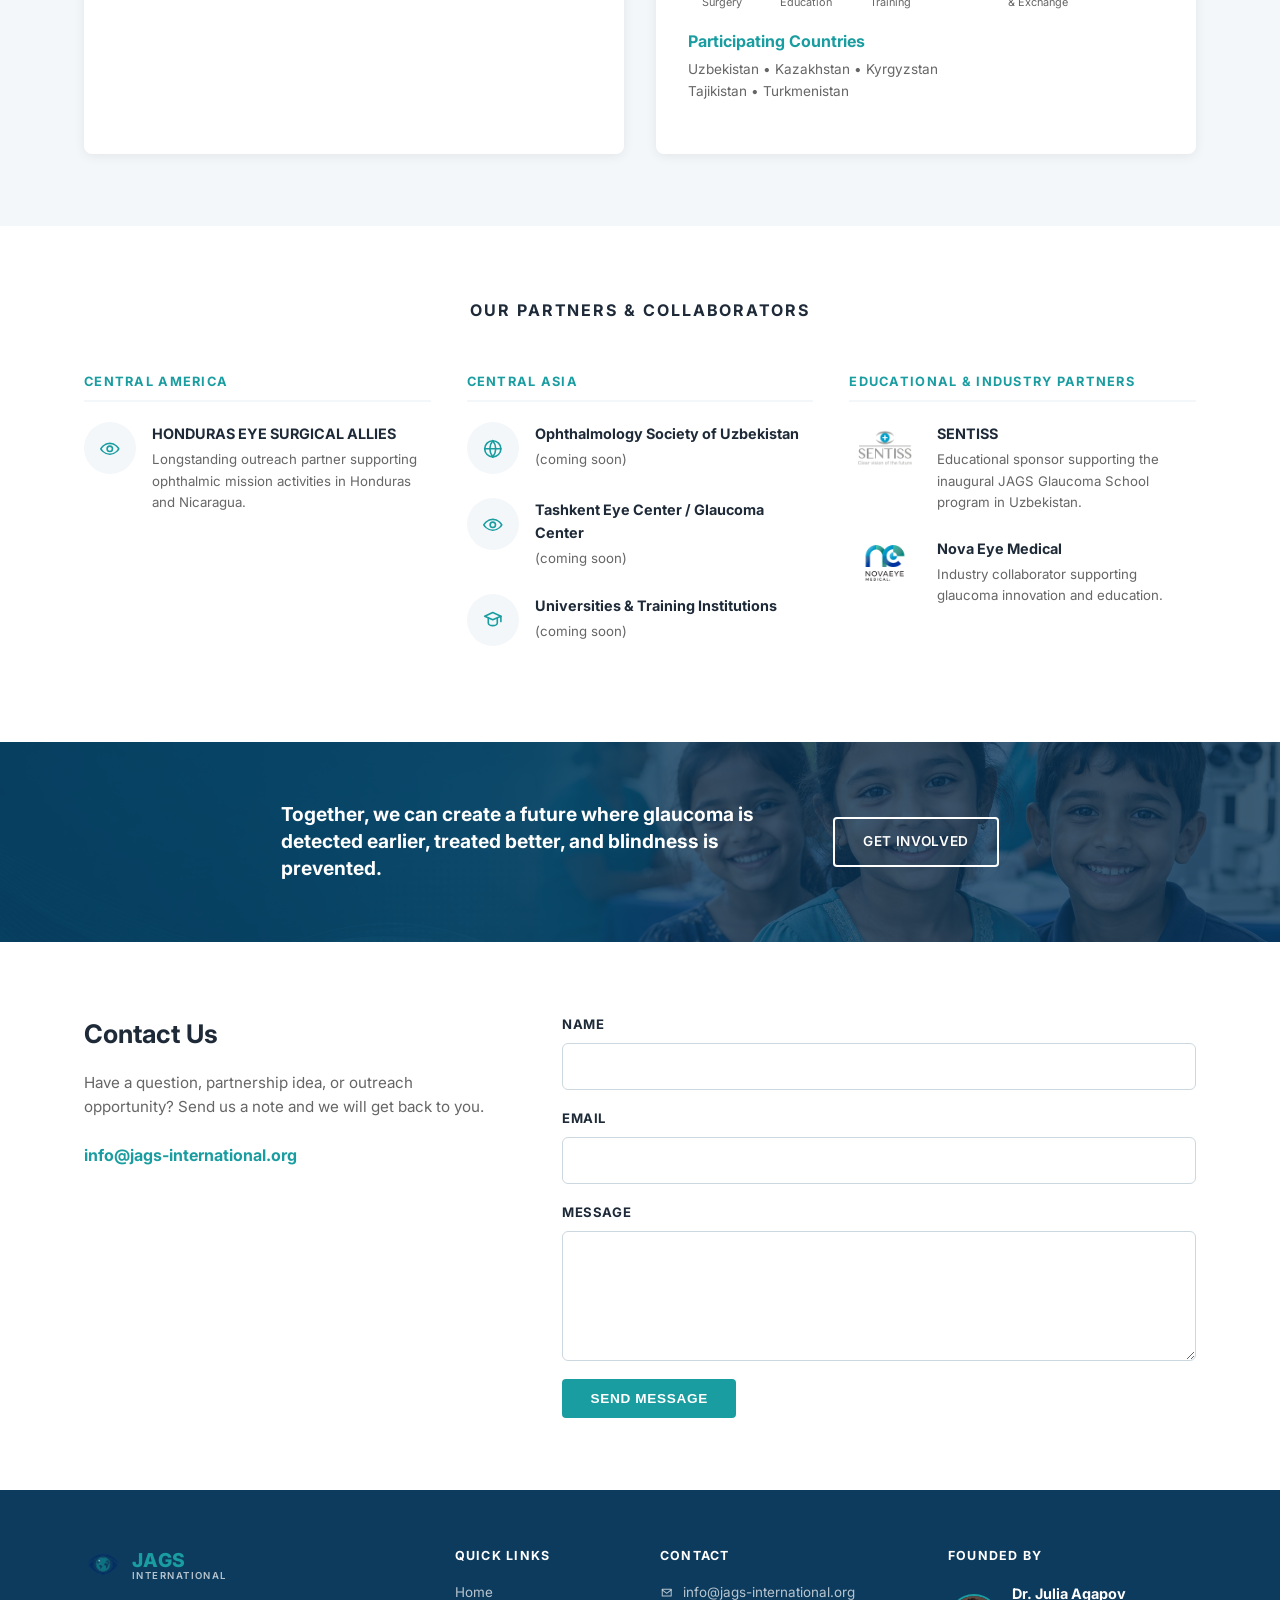
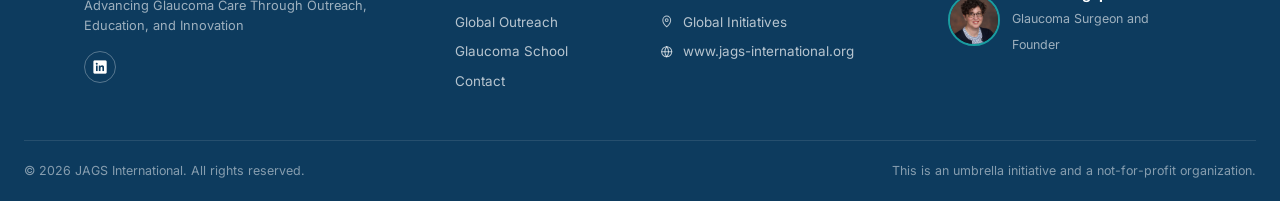
==== commit e58373f7: "updates" ====
--- a/index.html
+++ b/index.html
@@ -4,17 +4,31 @@
   <meta charset="UTF-8" />
   <meta name="viewport" content="width=device-width, initial-scale=1.0" />
   <title>JAGS International</title>
+  <link rel="icon" type="image/png" href="images/jags_logo.png" />
   <link rel="stylesheet" href="css/style.css" />
   <link rel="preconnect" href="https://fonts.googleapis.com" />
   <link href="https://fonts.googleapis.com/css2?family=Inter:wght@400;500;600;700;800&display=swap" rel="stylesheet" />
 </head>
 <body>
+  <svg aria-hidden="true" class="icon-sprite" xmlns="http://www.w3.org/2000/svg">
+    <symbol id="icon-users" viewBox="0 0 24 24"><path d="M16 20v-2a4 4 0 0 0-4-4H7a4 4 0 0 0-4 4v2" /><circle cx="9.5" cy="7" r="4" /><path d="M22 20v-2a4 4 0 0 0-3-3.87" /><path d="M16 3.13a4 4 0 0 1 0 7.75" /></symbol>
+    <symbol id="icon-school" viewBox="0 0 24 24"><path d="m3 8 9-4 9 4-9 4-9-4Z" /><path d="M7 10.5v5c0 1.6 2.2 3 5 3s5-1.4 5-3v-5" /><path d="M21 8v6" /></symbol>
+    <symbol id="icon-surgery" viewBox="0 0 24 24"><path d="m14 4 6 6" /><path d="M12 6 4 14l6 6 8-8" /><path d="m5 13 6 6" /></symbol>
+    <symbol id="icon-physician" viewBox="0 0 24 24"><circle cx="12" cy="7" r="4" /><path d="M5 21v-2a7 7 0 0 1 14 0v2" /><path d="M12 15v5" /><path d="M9.5 17.5h5" /></symbol>
+    <symbol id="icon-handshake" viewBox="0 0 24 24"><path d="m7 12 3-3 3 3 2-2a3 3 0 0 1 4 0l2 2" /><path d="m3 12 4 4a3 3 0 0 0 4 0l1-1" /><path d="m13 15 2 2a3 3 0 0 0 4 0l2-2" /><path d="M2 9h4" /><path d="M18 9h4" /></symbol>
+    <symbol id="icon-stethoscope" viewBox="0 0 24 24"><path d="M6 4v5a5 5 0 0 0 10 0V4" /><path d="M11 14v2a4 4 0 0 0 8 0v-2" /><circle cx="19" cy="12" r="2" /><path d="M4 4h4" /><path d="M14 4h4" /></symbol>
+    <symbol id="icon-flask" viewBox="0 0 24 24"><path d="M9 3h6" /><path d="M10 3v6l-5 9a2 2 0 0 0 1.7 3h10.6a2 2 0 0 0 1.7-3l-5-9V3" /><path d="M8 15h8" /></symbol>
+    <symbol id="icon-globe" viewBox="0 0 24 24"><circle cx="12" cy="12" r="9" /><path d="M3 12h18" /><path d="M12 3a14 14 0 0 1 0 18" /><path d="M12 3a14 14 0 0 0 0 18" /></symbol>
+    <symbol id="icon-eye" viewBox="0 0 24 24"><path d="M2 12s3.5-6 10-6 10 6 10 6-3.5 6-10 6S2 12 2 12Z" /><circle cx="12" cy="12" r="3" /></symbol>
+    <symbol id="icon-mail" viewBox="0 0 24 24"><path d="M4 6h16v12H4z" /><path d="m4 7 8 6 8-6" /></symbol>
+    <symbol id="icon-pin" viewBox="0 0 24 24"><path d="M12 21s7-5.2 7-12a7 7 0 1 0-14 0c0 6.8 7 12 7 12Z" /><circle cx="12" cy="9" r="2.5" /></symbol>
+  </svg>
 
   <!-- ===== NAVIGATION ===== -->
   <header class="navbar">
     <div class="container nav-inner">
-      <a href="index.html" class="logo">
-        <div class="logo-icon">🌐</div>
+      <a href="#home" class="logo">
+        <div class="logo-icon"><img src="images/jags_logo.png" alt="" /></div>
         <div class="logo-text">
           <span class="logo-main">JAGS</span>
           <span class="logo-sub">INTERNATIONAL</span>
@@ -22,32 +36,31 @@
       </a>
       <button class="hamburger" id="hamburger" aria-label="Open menu">&#9776;</button>
       <nav class="nav-links" id="navLinks">
-        <a href="index.html" class="active">HOME</a>
-        <a href="global-outreach.html">GLOBAL OUTREACH</a>
-        <a href="glaucoma-school.html">GLAUCOMA SCHOOL</a>
-        <a href="glaucocheck.html">GLAUCOCHECK</a>
-        <a href="contact.html">CONTACT</a>
+        <a href="#home" class="active">HOME</a>
+        <a href="#global-outreach">GLOBAL OUTREACH</a>
+        <a href="#glaucoma-school">GLAUCOMA SCHOOL</a>
+        <a href="#contact">CONTACT</a>
       </nav>
     </div>
   </header>
 
   <!-- ===== HERO ===== -->
-  <section class="hero">
+  <section class="hero" id="home">
     <div class="hero-overlay"></div>
-    <img src="images/hero-surgery.jpg" alt="Glaucoma surgery in progress" class="hero-bg" />
+    <img src="images/01-glaucoma-surgery-hero.png" alt="Glaucoma surgery in progress" class="hero-bg" />
     <div class="container hero-content">
       <h1>Advancing Glaucoma Care Through Outreach, Education, and Innovation</h1>
       <p>We collaborate across borders to deliver surgical care, educate eye care professionals, and develop innovative solutions that improve glaucoma care worldwide.</p>
       <div class="hero-buttons">
-        <a href="#" class="btn btn-teal">LEARN MORE &rarr;</a>
-        <a href="contact.html" class="btn btn-outline">CONTACT US</a>
+        <a href="#about" class="btn btn-teal">LEARN MORE &rarr;</a>
+        <a href="#contact" class="btn btn-outline">CONTACT US</a>
       </div>
     </div>
   </section>
 
   <!-- ===== ABOUT ===== -->
    
-  <section class="about section">
+  <section class="about section" id="about">
     <div class="container about-grid">
       <div class="about-left">
         <img src="images/dr-agapov.jpg" alt="Dr. Julia Agapov" class="about-photo" />
@@ -55,7 +68,7 @@
       <div class="about-center">
         <h2>About JAGS International</h2>
         <p>JAGS International is an initiative dedicated to advancing glaucoma care through outreach, education, collaboration, and innovation.</p>
-        <p>Founded by <strong>Dr. Julia Agapov</strong>, JAGS International supports programs that connect physicians, strengthen local capacity, and improve access to quality glaucoma care worldwide.</p>
+        <p>Founded by <strong><a href="https://www.linkedin.com/in/julia-agapov/" target="_blank" rel="noopener" class="text-link">Dr. Julia Agapov</a></strong>, JAGS International supports programs that connect physicians, strengthen local capacity, and improve access to quality glaucoma care worldwide.</p>
       </div>
       <div class="about-right">
         <blockquote>
@@ -74,56 +87,76 @@
       <h2 class="section-title">OUR PILLARS</h2>
       <div class="pillars-grid">
 
+        <div class="pillar-card" id="global-outreach">
+          <div class="pillar-img-wrap">
+            <img src="images/global-outreach.jpg" alt="Global Outreach" />
+            <div class="pillar-icon"><svg class="site-icon"><use href="#icon-users"></use></svg></div>
+          </div>
+          <h3 class="pillar-heading teal">GLOBAL OUTREACH</h3>
+          <p>International collaboration, surgical training, physician education, and humanitarian service.</p>
+         
+        </div>
+
         <div class="pillar-card">
           <div class="pillar-img-wrap">
-            <img src="images/global-outreach.jpg" alt="Global Outreach" />
-            <div class="pillar-icon">👥</div>
-          </div>
-          <h3 class="pillar-heading teal">GLOBAL OUTREACH</h3>
-          <p>International collaboration, surgical training, physician education, and humanitarian service.</p>
-          <a href="global-outreach.html" class="learn-more teal">LEARN MORE &rarr;</a>
-        </div>
-
-        <div class="pillar-card">
-          <div class="pillar-img-wrap">
-            <img src="images/glaucoma-school.jpg" alt="Glaucoma School" />
-            <div class="pillar-icon">🎓</div>
+            <img src="images/glaucoma-school.png" alt="Glaucoma School" />
+            <div class="pillar-icon"><svg class="site-icon"><use href="#icon-school"></use></svg></div>
           </div>
           <h3 class="pillar-heading dark">GLAUCOMA SCHOOL</h3>
           <p>Developing a future platform for glaucoma education, certification, and hands-on training through global partnerships.</p>
-          <a href="glaucoma-school.html" class="learn-more dark">LEARN MORE &rarr;</a>
-        </div>
-
-        <div class="pillar-card">
-          <div class="pillar-img-wrap glaucocheck-wrap">
-            <img src="images/glaucocheck-app.jpg" alt="GlaucoCheck App" />
-            <div class="glaucocheck-label">
-              <span class="gc-white">Glauco</span><span class="gc-teal">Check</span><span class="gc-tm">™</span>
-              <span class="gc-app">APP</span>
-            </div>
-          </div>
-          <p>AI-powered glaucoma insights and education tools designed to support clinicians and patients worldwide.</p>
-          <a href="glaucocheck.html" class="learn-more orange">LEARN MORE &rarr;</a>
-        </div>
-
+        </div>
+
+      </div>
+    </div>
+  </section>
+
+  <!-- ===== GLAUCOMA SCHOOL ===== -->
+  <section class="glaucoma-school-detail section" id="glaucoma-school">
+    <div class="container glaucoma-school-grid">
+      <div class="school-copy">
+        <span class="section-kicker">Glaucoma School</span>
+        <h2>Training the next generation of glaucoma care leaders</h2>
+        <p>The inaugural JAGS Glaucoma School program in Uzbekistan brings together international faculty, practical training, and regional collaboration to strengthen glaucoma education across the Alliance.</p>
+        <div class="school-sponsor">
+          <span>Educational Sponsor</span>
+          <img src="images/sentiss.jpeg" alt="SENTISS logo" />
+          <p>Supporting the inaugural JAGS Glaucoma School program in Uzbekistan.</p>
+        </div>
+      </div>
+      <div class="school-details">
+        <div class="program-highlights">
+          <h3>Program Highlights</h3>
+          <ul>
+            <li>3-5 Day Intensive Course</li>
+            <li>International Faculty</li>
+            <li>Lectures &amp; Wet Labs</li>
+            <li>Surgical Training</li>
+            <li>Official Completion Certificate</li>
+            <li>CME Credits (where approved)</li>
+          </ul>
+        </div>
+        <div class="rotating-host">
+          <h3>Rotating Host Model</h3>
+          <p>Beginning in Uzbekistan, future Glaucoma School programs will be hosted by different Alliance member countries.</p>
+        </div>
       </div>
     </div>
   </section>
 
   <!-- ===== IMPACT IN ACTION ===== -->
-  <section class="impact section">
+  <section class="impact section" id="impact">
     <div class="container">
       <h2 class="section-title">IMPACT IN ACTION</h2>
       <div class="impact-slider-wrap">
         <button class="slider-btn prev" id="prevBtn">&#8249;</button>
         <div class="impact-track-outer">
           <div class="impact-track" id="impactTrack">
-            <img src="images/impact1.jpg" alt="Impact photo 1" />
-            <img src="images/impact2.jpg" alt="Impact photo 2" />
-            <img src="images/impact3.jpg" alt="Impact photo 3" />
-            <img src="images/impact4.jpg" alt="Impact photo 4" />
-            <img src="images/impact5.jpg" alt="Impact photo 5" />
-            <img src="images/impact6.jpg" alt="Impact photo 6" />
+            <img src="images/impact1.png" alt="Impact photo 1" />
+            <img src="images/impact2.png" alt="Impact photo 2" />
+            <img src="images/impact3.png" alt="Impact photo 3" />
+            <img src="images/impact4.png" alt="Impact photo 4" />
+            <img src="images/impact5.png" alt="Impact photo 5" />
+            <img src="images/impact6.png" alt="Impact photo 6" />
           </div>
         </div>
         <button class="slider-btn next" id="nextBtn">&#8250;</button>
@@ -138,7 +171,7 @@
   </section>
 
   <!-- ===== REGIONAL INITIATIVES ===== -->
-  <section class="regional section">
+  <section class="regional section" id="regional">
     <div class="container regional-grid">
 
       <!-- Central America -->
@@ -146,16 +179,17 @@
         <h3>CENTRAL AMERICA INITIATIVE</h3>
         <h4 class="teal">HONDURAS &amp; NICARAGUA</h4>
         <p>Working alongside local physicians and partners to provide surgical care, education, and mentorship that strengthens eye care systems and improves patient outcomes.</p>
+
+        <div class="regional-img-wrap">
+          <img src="images/hospital.jpeg" alt="Hospital San Felipe" class="regional-img" />
+          <div class="hospital-badge">HOSPITAL<br>SAN FELIPE</div>
+        </div>
+
         <div class="regional-icons">
-          <div class="ricon"><span>🔬</span><small>Glaucoma Surgery</small></div>
-          <div class="ricon"><span>👨‍⚕️</span><small>Physician Mentoring</small></div>
-          <div class="ricon"><span>🎓</span><small>Resident &amp; Fellow Training</small></div>
-          <div class="ricon"><span>🤝</span><small>Community Outreach</small></div>
-        </div>
-        <a href="global-outreach.html" class="btn btn-teal">LEARN MORE &rarr;</a>
-        <div class="regional-img-wrap">
-          <img src="images/hospital.jpg" alt="Hospital San Felipe" class="regional-img" />
-          <div class="hospital-badge">HOSPITAL<br>SAN FELIPE</div>
+          <div class="ricon"><span><svg class="site-icon"><use href="#icon-surgery"></use></svg></span><small>Glaucoma Surgery</small></div>
+          <div class="ricon"><span><svg class="site-icon"><use href="#icon-physician"></use></svg></span><small>Physician Mentoring</small></div>
+          <div class="ricon"><span><svg class="site-icon"><use href="#icon-school"></use></svg></span><small>Resident &amp; Fellow Training</small></div>
+          <div class="ricon"><span><svg class="site-icon"><use href="#icon-handshake"></use></svg></span><small>Community Outreach</small></div>
         </div>
       </div>
 
@@ -165,27 +199,26 @@
         <h4 class="teal">A REGIONAL COLLABORATION. SHARED VISION.</h4>
         <p>The Central Asia Glaucoma Alliance advances glaucoma care through clinical service, surgical training, physician education, and professional exchange.</p>
         <div class="regional-img-wrap map-wrap">
-          <img src="images/central-asia-map.jpg" alt="Central Asia map" class="regional-img map-img" />
+          <img src="images/central-asia-map.jpeg" alt="Central Asia map" class="regional-img map-img" />
         </div>
         <div class="regional-icons">
-          <div class="ricon"><span>🔬</span><small>Glaucoma Surgery</small></div>
-          <div class="ricon"><span>👨‍⚕️</span><small>Physician Education</small></div>
-          <div class="ricon"><span>🩺</span><small>Surgical Training</small></div>
-          <div class="ricon"><span>🧪</span><small>Wet Labs</small></div>
-          <div class="ricon"><span>🌐</span><small>Conferences &amp; Exchange</small></div>
+          <div class="ricon"><span><svg class="site-icon"><use href="#icon-surgery"></use></svg></span><small>Glaucoma Surgery</small></div>
+          <div class="ricon"><span><svg class="site-icon"><use href="#icon-physician"></use></svg></span><small>Physician Education</small></div>
+          <div class="ricon"><span><svg class="site-icon"><use href="#icon-stethoscope"></use></svg></span><small>Surgical Training</small></div>
+          <div class="ricon"><span><svg class="site-icon"><use href="#icon-flask"></use></svg></span><small>Wet Labs</small></div>
+          <div class="ricon"><span><svg class="site-icon"><use href="#icon-globe"></use></svg></span><small>Conferences &amp; Exchange</small></div>
         </div>
         <div class="participating">
           <strong class="teal">Participating Countries</strong>
           <p>Uzbekistan &bull; Kazakhstan &bull; Kyrgyzstan<br>Tajikistan &bull; Turkmenistan</p>
         </div>
-        <a href="global-outreach.html" class="btn btn-teal">LEARN MORE &rarr;</a>
       </div>
 
     </div>
   </section>
 
   <!-- ===== PARTNERS ===== -->
-  <section class="partners section">
+  <section class="partners section" id="partners">
     <div class="container">
       <h2 class="section-title">OUR PARTNERS &amp; COLLABORATORS</h2>
       <div class="partners-grid">
@@ -193,7 +226,7 @@
         <div class="partners-col">
           <h4 class="teal">CENTRAL AMERICA</h4>
           <div class="partner-item">
-            <div class="partner-logo-circle">👁️</div>
+            <div class="partner-logo-circle"><svg class="site-icon"><use href="#icon-eye"></use></svg></div>
             <div>
               <strong>HONDURAS EYE SURGICAL ALLIES</strong>
               <p>Longstanding outreach partner supporting ophthalmic mission activities in Honduras and Nicaragua.</p>
@@ -204,26 +237,48 @@
         <div class="partners-col">
           <h4 class="teal">CENTRAL ASIA</h4>
           <div class="partner-item">
-            <div class="partner-logo-circle">🌐</div>
+            <div class="partner-logo-circle"><svg class="site-icon"><use href="#icon-globe"></use></svg></div>
             <div>
               <strong>Ophthalmology Society of Uzbekistan</strong>
               <p>(coming soon)</p>
             </div>
           </div>
           <div class="partner-item">
-            <div class="partner-logo-circle">👁️</div>
+            <div class="partner-logo-circle"><svg class="site-icon"><use href="#icon-eye"></use></svg></div>
             <div>
               <strong>Tashkent Eye Center / Glaucoma Center</strong>
               <p>(coming soon)</p>
             </div>
           </div>
           <div class="partner-item">
-            <div class="partner-logo-circle">🎓</div>
+            <div class="partner-logo-circle"><svg class="site-icon"><use href="#icon-school"></use></svg></div>
             <div>
               <strong>Universities &amp; Training Institutions</strong>
               <p>(coming soon)</p>
             </div>
           </div>
+        </div>
+
+        <div class="partners-col">
+          <h4 class="teal">EDUCATIONAL &amp; INDUSTRY PARTNERS</h4>
+          <div class="partner-item">
+            <div class="partner-logo-img">
+              <img src="images/sentiss.jpeg" alt="SENTISS logo" />
+            </div>
+            <div>
+              <strong>SENTISS</strong>
+              <p>Educational sponsor supporting the inaugural JAGS Glaucoma School program in Uzbekistan.</p>
+            </div>
+          </div>
+          <a href="https://www.linkedin.com/company/nova-eye-medical/" target="_blank" rel="noopener" class="partner-item partner-link">
+            <div class="partner-logo-img">
+              <img src="images/nova-eye-medical.png" alt="Nova Eye Medical logo" />
+            </div>
+            <div>
+              <strong>Nova Eye Medical</strong>
+              <p>Industry collaborator supporting glaucoma innovation and education.</p>
+            </div>
+          </a>
         </div>
 
       </div>
@@ -233,12 +288,38 @@
   <!-- ===== CTA BANNER ===== -->
   <section class="cta-banner">
     <div class="cta-bg">
-      <img src="images/footer-children.jpg" alt="Children in community" />
+      <img src="images/footer-children.png" alt="Children in community" />
       <div class="cta-overlay"></div>
     </div>
     <div class="container cta-content">
       <p>Together, we can create a future where glaucoma is detected earlier, treated better, and blindness is prevented.</p>
-      <a href="contact.html" class="btn btn-outline-white">GET INVOLVED</a>
+      <a href="mailto:info@jags-international.org" class="btn btn-outline-white">GET INVOLVED</a>
+    </div>
+  </section>
+
+  <!-- ===== CONTACT ===== -->
+  <section class="contact section" id="contact">
+    <div class="container contact-grid">
+      <div class="contact-copy">
+        <h2>Contact Us</h2>
+        <p>Have a question, partnership idea, or outreach opportunity? Send us a note and we will get back to you.</p>
+        <a href="mailto:info@jags-international.org">info@jags-international.org</a>
+      </div>
+      <form class="contact-form" action="mailto:info@jags-international.org" method="post" enctype="text/plain">
+        <label>
+          Name
+          <input type="text" name="name" autocomplete="name" required />
+        </label>
+        <label>
+          Email
+          <input type="email" name="email" autocomplete="email" required />
+        </label>
+        <label>
+          Message
+          <textarea name="message" rows="5" required></textarea>
+        </label>
+        <button type="submit" class="btn btn-teal">SEND MESSAGE</button>
+      </form>
     </div>
   </section>
 
@@ -248,7 +329,7 @@
 
       <div class="footer-brand">
         <div class="logo">
-          <div class="logo-icon">🌐</div>
+          <div class="logo-icon"><img src="images/jags_logo.png" alt="" /></div>
           <div class="logo-text">
             <span class="logo-main">JAGS</span>
             <span class="logo-sub">INTERNATIONAL</span>
@@ -256,27 +337,25 @@
         </div>
         <p class="footer-tagline">Advancing Glaucoma Care Through Outreach, Education, and Innovation</p>
         <div class="footer-social">
-          <a href="#">in</a>
-          <a href="#">f</a>
-          <a href="#">ig</a>
-          <a href="#">▶</a>
+          <a href="https://www.linkedin.com/company/jagsinternational/" target="_blank" rel="noopener" aria-label="JAGS International on LinkedIn">
+            <img src="images/linkedin.png" alt="" class="linkedin-icon" />
+          </a>
         </div>
       </div>
 
       <div class="footer-col">
         <h5>QUICK LINKS</h5>
-        <a href="index.html">Home</a>
-        <a href="global-outreach.html">Global Outreach</a>
-        <a href="glaucoma-school.html">Glaucoma School</a>
-        <a href="glaucocheck.html">GlaucoCheck</a>
-        <a href="contact.html">Contact</a>
+        <a href="#home">Home</a>
+        <a href="#global-outreach">Global Outreach</a>
+        <a href="#glaucoma-school">Glaucoma School</a>
+        <a href="#contact">Contact</a>
       </div>
 
       <div class="footer-col">
         <h5>CONTACT</h5>
-        <p>✉ info@jags-international.org</p>
-        <p>📍 Global Initiatives</p>
-        <p>🌐 www.jags-international.org</p>
+        <p><svg class="footer-contact-icon"><use href="#icon-mail"></use></svg> info@jags-international.org</p>
+        <p><svg class="footer-contact-icon"><use href="#icon-pin"></use></svg> Global Initiatives</p>
+        <p><svg class="footer-contact-icon"><use href="#icon-globe"></use></svg> www.jags-international.org</p>
       </div>
 
       <div class="footer-col">
--- a/css/style.css
+++ b/css/style.css
@@ -24,15 +24,36 @@
   line-height: 1.6;
 }
 
+html {
+  scroll-behavior: smooth;
+  scroll-padding-top: 90px;
+}
+
 img { display: block; width: 100%; object-fit: cover; }
 a { text-decoration: none; }
 p { margin-bottom: 0.75rem; }
 p:last-child { margin-bottom: 0; }
 
+.icon-sprite {
+  position: absolute;
+  width: 0;
+  height: 0;
+  overflow: hidden;
+}
+.site-icon {
+  width: 1em;
+  height: 1em;
+  fill: none;
+  stroke: currentColor;
+  stroke-width: 1.8;
+  stroke-linecap: round;
+  stroke-linejoin: round;
+}
+
 .container {
   max-width: 1160px;
+  padding: 0 24px;
   margin: 0 auto;
-  padding: 0 24px;
 }
 
 .section { padding: 72px 0; }
@@ -93,7 +114,19 @@
   align-items: center;
   gap: 10px;
 }
-.logo-icon { font-size: 1.8rem; color: var(--teal); }
+.logo-icon {
+  display: flex;
+  align-items: center;
+  justify-content: center;
+  width: 38px;
+  height: 38px;
+  flex: 0 0 38px;
+}
+.logo-icon img {
+  width: 100%;
+  height: 100%;
+  object-fit: contain;
+}
 .logo-text { display: flex; flex-direction: column; line-height: 1.1; }
 .logo-main { font-size: 1.2rem; font-weight: 800; color: var(--teal); letter-spacing: 0.04em; }
 .logo-sub  { font-size: 0.6rem; font-weight: 600; letter-spacing: 0.15em; color: var(--navy); }
@@ -147,20 +180,35 @@
   inset: 0;
   background: linear-gradient(to right, rgba(10,40,70,0.85) 45%, rgba(10,40,70,0.4));
 }
+
 .hero-content {
   position: relative;
+  display: flex;
+  flex-direction: column;
+  align-items: flex-start;
+  justify-content: flex-start;
   z-index: 1;
-  max-width: 580px;
+  width: 100%;
+  max-width: none;
+  margin: 0;
+  margin-left: 60px;
   color: var(--white);
   padding: 60px 24px;
-}
+  text-align: left;
+}
+
+
 .hero-content h1 {
+  max-width: 580px;
   font-size: clamp(1.6rem, 3.5vw, 2.5rem);
   font-weight: 800;
   line-height: 1.2;
   margin-bottom: 20px;
 }
+
+
 .hero-content p {
+  max-width: 580px;
   font-size: 0.95rem;
   opacity: 0.9;
   margin-bottom: 32px;
@@ -189,6 +237,11 @@
   margin-bottom: 16px;
 }
 .about-center p { font-size: 0.9rem; color: var(--muted); }
+.text-link {
+  color: var(--teal);
+  border-bottom: 1px solid currentColor;
+}
+.text-link:hover { color: var(--teal-dk); }
 blockquote {
   border-left: 4px solid var(--teal);
   padding: 24px 28px;
@@ -219,8 +272,8 @@
 .pillars { background: var(--gray); }
 .pillars-grid {
   display: grid;
-  grid-template-columns: repeat(3, 1fr);
-  gap: 28px;
+  grid-template-columns: repeat(2, minmax(0, 1fr));
+  gap: 36px;
 }
 .pillar-card {
   background: var(--white);
@@ -233,7 +286,7 @@
 }
 .pillar-img-wrap {
   position: relative;
-  height: 220px;
+  height: 300px;
   overflow: hidden;
 }
 .pillar-img-wrap img { height: 100%; object-fit: cover; }
@@ -241,7 +294,7 @@
   position: absolute;
   bottom: 12px;
   left: 16px;
-  background: rgba(255,255,255,0.15);
+  background: rgba(13,59,94,0.72);
   backdrop-filter: blur(4px);
   border-radius: 50%;
   width: 44px;
@@ -249,14 +302,14 @@
   display: flex;
   align-items: center;
   justify-content: center;
-  font-size: 1.3rem;
-}
-.pillar-card h3 { padding: 20px 20px 8px; font-size: 0.85rem; font-weight: 700; letter-spacing: 0.08em; }
+  color: var(--white);
+  font-size: 1.35rem;
+}
+.pillar-card h3 { padding: 24px 28px 10px; font-size: 0.95rem; font-weight: 700; letter-spacing: 0.08em; }
 .pillar-heading.teal { color: var(--teal); }
 .pillar-heading.dark { color: var(--dark); }
-.pillar-card p { padding: 0 20px; font-size: 0.88rem; color: var(--muted); flex: 1; }
-.pillar-card .learn-more { padding: 12px 20px 0; display: block; }
-
+.pillar-card p { padding: 0 28px; font-size: 0.95rem; color: var(--muted); flex: 1; }
+.pillar-card .learn-more { padding: 12px 28px 0; display: block; }
 .glaucocheck-wrap { background: var(--dark); }
 .glaucocheck-label {
   position: absolute;
@@ -269,6 +322,95 @@
 .gc-teal  { color: var(--teal); }
 .gc-tm    { color: var(--teal); font-size: 0.7rem; vertical-align: super; }
 .gc-app   { display: block; font-size: 0.75rem; letter-spacing: 0.1em; color: var(--white); font-weight: 600; }
+
+/* ---------- Glaucoma School ---------- */
+.glaucoma-school-detail { background: var(--white); }
+.glaucoma-school-grid {
+  display: grid;
+  grid-template-columns: minmax(280px, 0.9fr) minmax(320px, 1.1fr);
+  gap: 56px;
+  align-items: start;
+}
+.section-kicker {
+  display: block;
+  color: var(--teal);
+  font-size: 0.78rem;
+  font-weight: 800;
+  letter-spacing: 0.12em;
+  text-transform: uppercase;
+  margin-bottom: 12px;
+}
+.school-copy h2 {
+  color: var(--dark);
+  font-size: 1.8rem;
+  line-height: 1.2;
+  margin-bottom: 16px;
+}
+.school-copy > p {
+  color: var(--muted);
+  font-size: 0.95rem;
+  max-width: 520px;
+}
+.school-sponsor {
+  border-top: 1px solid #e0e8ef;
+  margin-top: 28px;
+  padding-top: 22px;
+}
+.school-sponsor span,
+.program-highlights h3,
+.rotating-host h3 {
+  display: block;
+  color: var(--navy);
+  font-size: 0.78rem;
+  font-weight: 800;
+  letter-spacing: 0.08em;
+  text-transform: uppercase;
+  margin-bottom: 10px;
+}
+.school-sponsor img {
+  width: 160px;
+  height: auto;
+  object-fit: contain;
+  margin-bottom: 12px;
+}
+.school-sponsor p,
+.rotating-host p {
+  color: var(--muted);
+  font-size: 0.9rem;
+}
+.school-details {
+  display: grid;
+  gap: 28px;
+}
+.program-highlights ul {
+  display: grid;
+  grid-template-columns: repeat(2, minmax(0, 1fr));
+  gap: 10px 22px;
+  list-style: none;
+}
+.program-highlights li {
+  position: relative;
+  padding-left: 20px;
+  color: var(--muted);
+  font-size: 0.9rem;
+  line-height: 1.4;
+}
+.program-highlights li::before {
+  content: "";
+  position: absolute;
+  top: 0.62em;
+  left: 0;
+  width: 6px;
+  height: 6px;
+  border-radius: 50%;
+  background: var(--teal);
+}
+.rotating-host {
+  border-left: 4px solid var(--teal);
+  background: var(--gray);
+  padding: 22px 24px;
+  border-radius: 0 8px 8px 0;
+}
 
 /* ---------- Impact ---------- */
 .impact { background: var(--white); }
@@ -362,7 +504,8 @@
   flex-direction: column;
   align-items: center;
   gap: 4px;
-  font-size: 1.4rem;
+  color: var(--teal);
+  font-size: 1.55rem;
 }
 .ricon small {
   font-size: 0.68rem;
@@ -390,7 +533,17 @@
   border-radius: 4px;
 }
 
-.map-img { height: 180px; object-fit: cover; border-radius: 8px; }
+.map-wrap {
+  display: inline-block;
+  max-width: 100%;
+}
+.map-img {
+  width: auto;
+  max-width: 100%;
+  height: 220px;
+  object-fit: contain;
+  border-radius: 8px;
+}
 .participating { margin-top: 12px; }
 .participating p { font-size: 0.85rem; color: var(--muted); margin-top: 4px; }
 
@@ -398,8 +551,8 @@
 .partners { background: var(--white); }
 .partners-grid {
   display: grid;
-  grid-template-columns: 1fr 2fr;
-  gap: 48px;
+  grid-template-columns: repeat(3, minmax(0, 1fr));
+  gap: 36px;
 }
 .partners-col h4 {
   font-size: 0.8rem;
@@ -414,6 +567,11 @@
   align-items: flex-start;
   margin-bottom: 24px;
 }
+.partner-link {
+  color: inherit;
+  transition: opacity 0.2s;
+}
+.partner-link:hover { opacity: 0.82; }
 .partner-logo-circle {
   width: 52px;
   height: 52px;
@@ -422,8 +580,22 @@
   display: flex;
   align-items: center;
   justify-content: center;
-  font-size: 1.4rem;
+  color: var(--teal);
+  font-size: 1.35rem;
   flex-shrink: 0;
+}
+.partner-logo-img {
+  width: 72px;
+  min-height: 52px;
+  display: flex;
+  align-items: center;
+  justify-content: center;
+  flex-shrink: 0;
+}
+.partner-logo-img img {
+  width: 100%;
+  max-height: 52px;
+  object-fit: contain;
 }
 .partner-item strong { display: block; font-size: 0.9rem; color: var(--dark); margin-bottom: 4px; }
 .partner-item p { font-size: 0.83rem; color: var(--muted); }
@@ -465,6 +637,64 @@
   margin: 0;
 }
 
+/* ---------- Contact ---------- */
+.contact { background: var(--white); }
+.contact-grid {
+  display: grid;
+  grid-template-columns: minmax(240px, 0.8fr) minmax(320px, 1.2fr);
+  gap: 56px;
+  align-items: start;
+}
+.contact-copy h2 {
+  font-size: 1.6rem;
+  color: var(--dark);
+  margin-bottom: 16px;
+}
+.contact-copy p {
+  color: var(--muted);
+  font-size: 0.95rem;
+  max-width: 420px;
+}
+.contact-copy a {
+  display: inline-block;
+  color: var(--teal);
+  font-weight: 700;
+  margin-top: 12px;
+}
+.contact-form {
+  display: grid;
+  gap: 18px;
+}
+.contact-form label {
+  display: grid;
+  gap: 8px;
+  color: var(--dark);
+  font-size: 0.82rem;
+  font-weight: 700;
+  letter-spacing: 0.04em;
+  text-transform: uppercase;
+}
+.contact-form input,
+.contact-form textarea {
+  width: 100%;
+  border: 1px solid #ccd8e0;
+  border-radius: 6px;
+  padding: 12px 14px;
+  color: var(--text);
+  font: inherit;
+  outline: none;
+}
+.contact-form textarea { resize: vertical; }
+.contact-form input:focus,
+.contact-form textarea:focus {
+  border-color: var(--teal);
+  box-shadow: 0 0 0 3px rgba(26,157,160,0.14);
+}
+.contact-form .btn {
+  justify-self: start;
+  border: 0;
+}
+
 /* ---------- Footer ---------- */
 .footer {
   background: var(--navy);
@@ -503,6 +733,11 @@
   transition: border-color 0.2s, color 0.2s;
 }
 .footer-social a:hover { border-color: var(--teal); color: var(--teal); }
+.linkedin-icon {
+  width: 18px;
+  height: 18px;
+  object-fit: contain;
+}
 
 .footer-col h5 {
   font-size: 0.78rem;
@@ -518,6 +753,17 @@
   margin-bottom: 8px;
 }
 .footer-col a:hover { color: var(--teal); }
+.footer-contact-icon {
+  width: 1em;
+  height: 1em;
+  margin-right: 6px;
+  vertical-align: -0.14em;
+  fill: none;
+  stroke: currentColor;
+  stroke-width: 1.8;
+  stroke-linecap: round;
+  stroke-linejoin: round;
+}
 
 .founder-card {
   display: flex;
@@ -541,6 +787,8 @@
   display: flex;
   justify-content: space-between;
   flex-wrap: wrap;
+  margin-left: 24px;
+  margin-right: 24px;
   gap: 8px;
 }
 .footer-bottom p { font-size: 0.78rem; color: rgba(255,255,255,0.5); margin: 0; }
@@ -555,6 +803,8 @@
   .pillars-grid { grid-template-columns: 1fr; }
   .regional-grid { grid-template-columns: 1fr; }
   .partners-grid { grid-template-columns: 1fr; }
+  .glaucoma-school-grid { grid-template-columns: 1fr; gap: 36px; }
+  .contact-grid { grid-template-columns: 1fr; gap: 32px; }
   .footer-grid { grid-template-columns: 1fr 1fr; }
 }
 
@@ -575,9 +825,117 @@
   }
   .nav-links.open { display: flex; }
   .navbar { position: relative; }
+  .hero { background: #061c30; }
+  .hero-bg { opacity: 0.30; }
   .hero-content h1 { font-size: 1.5rem; }
+  .program-highlights ul { grid-template-columns: 1fr; }
   .impact-track img { min-width: 140px; height: 140px; }
-  .footer-grid { grid-template-columns: 1fr; }
-  .footer-bottom { flex-direction: column; }
+  .footer {
+    padding-top: 40px;
+  }
+  .footer-grid {
+    grid-template-columns: 1fr 1fr;
+    gap: 34px 24px;
+    padding-bottom: 36px;
+  }
+  .footer-brand {
+    grid-column: 1 / -1;
+    display: flex;
+    flex-direction: column;
+    align-items: center;
+    text-align: center;
+    padding-bottom: 28px;
+    border-bottom: 1px solid rgba(255,255,255,0.12);
+  }
+  .footer-brand .logo {
+    justify-content: center;
+    padding-right: 0;
+  }
+  .footer-tagline {
+    max-width: 300px;
+    margin-top: 12px;
+  }
+  .footer-social {
+    position: static;
+    margin-top: 0;
+  }
+  .footer-brand .logo + .footer-tagline {
+    order: 2;
+  }
+  .footer-social {
+    order: 1;
+  }
+  .footer-brand {
+    display: grid;
+    grid-template-columns: auto auto;
+    justify-content: center;
+    align-items: center;
+    gap: 16px 16px;
+  }
+  .footer-brand .logo {
+    grid-column: 1;
+  }
+  .footer-social {
+    grid-column: 2;
+    align-self: center;
+  }
+  .footer-tagline {
+    grid-column: 1 / -1;
+    justify-self: center;
+  }
+  .footer-col {
+    padding-top: 2px;
+  }
+  .footer-col h5 {
+    margin-bottom: 10px;
+  }
+  .footer-col a,
+  .footer-col p {
+    font-size: 0.8rem;
+    line-height: 1.35;
+  }
+  .footer-col:nth-child(3) p {
+    display: flex;
+    align-items: center;
+    gap: 6px;
+    margin-bottom: 6px;
+    overflow-wrap: anywhere;
+  }
+  .footer-col:nth-child(4) {
+    grid-column: 1 / -1;
+    text-align: center;
+    padding-top: 28px;
+    border-top: 1px solid rgba(255,255,255,0.12);
+  }
+  .founder-card {
+    flex-direction: column;
+    justify-content: center;
+    align-items: center;
+    gap: 10px;
+    max-width: 220px;
+    margin: 0 auto;
+    text-align: center;
+  }
+  .footer-bottom {
+    flex-direction: column;
+    margin-left: 0;
+    padding: 16px 24px;
+  }
   .cta-content { flex-direction: column; text-align: center; }
-}
+  .contact-form .btn { width: 100%; }
+    
+  .hero-content {
+    position: relative;
+    display: flex;
+    flex-direction: column;
+    z-index: 1;
+    width: 100%;
+    max-width: none;
+    margin: 0;
+    color: var(--white);
+    padding: 60px 24px;
+    align-items: flex-start;
+    text-align: left;
+  }
+
+}
